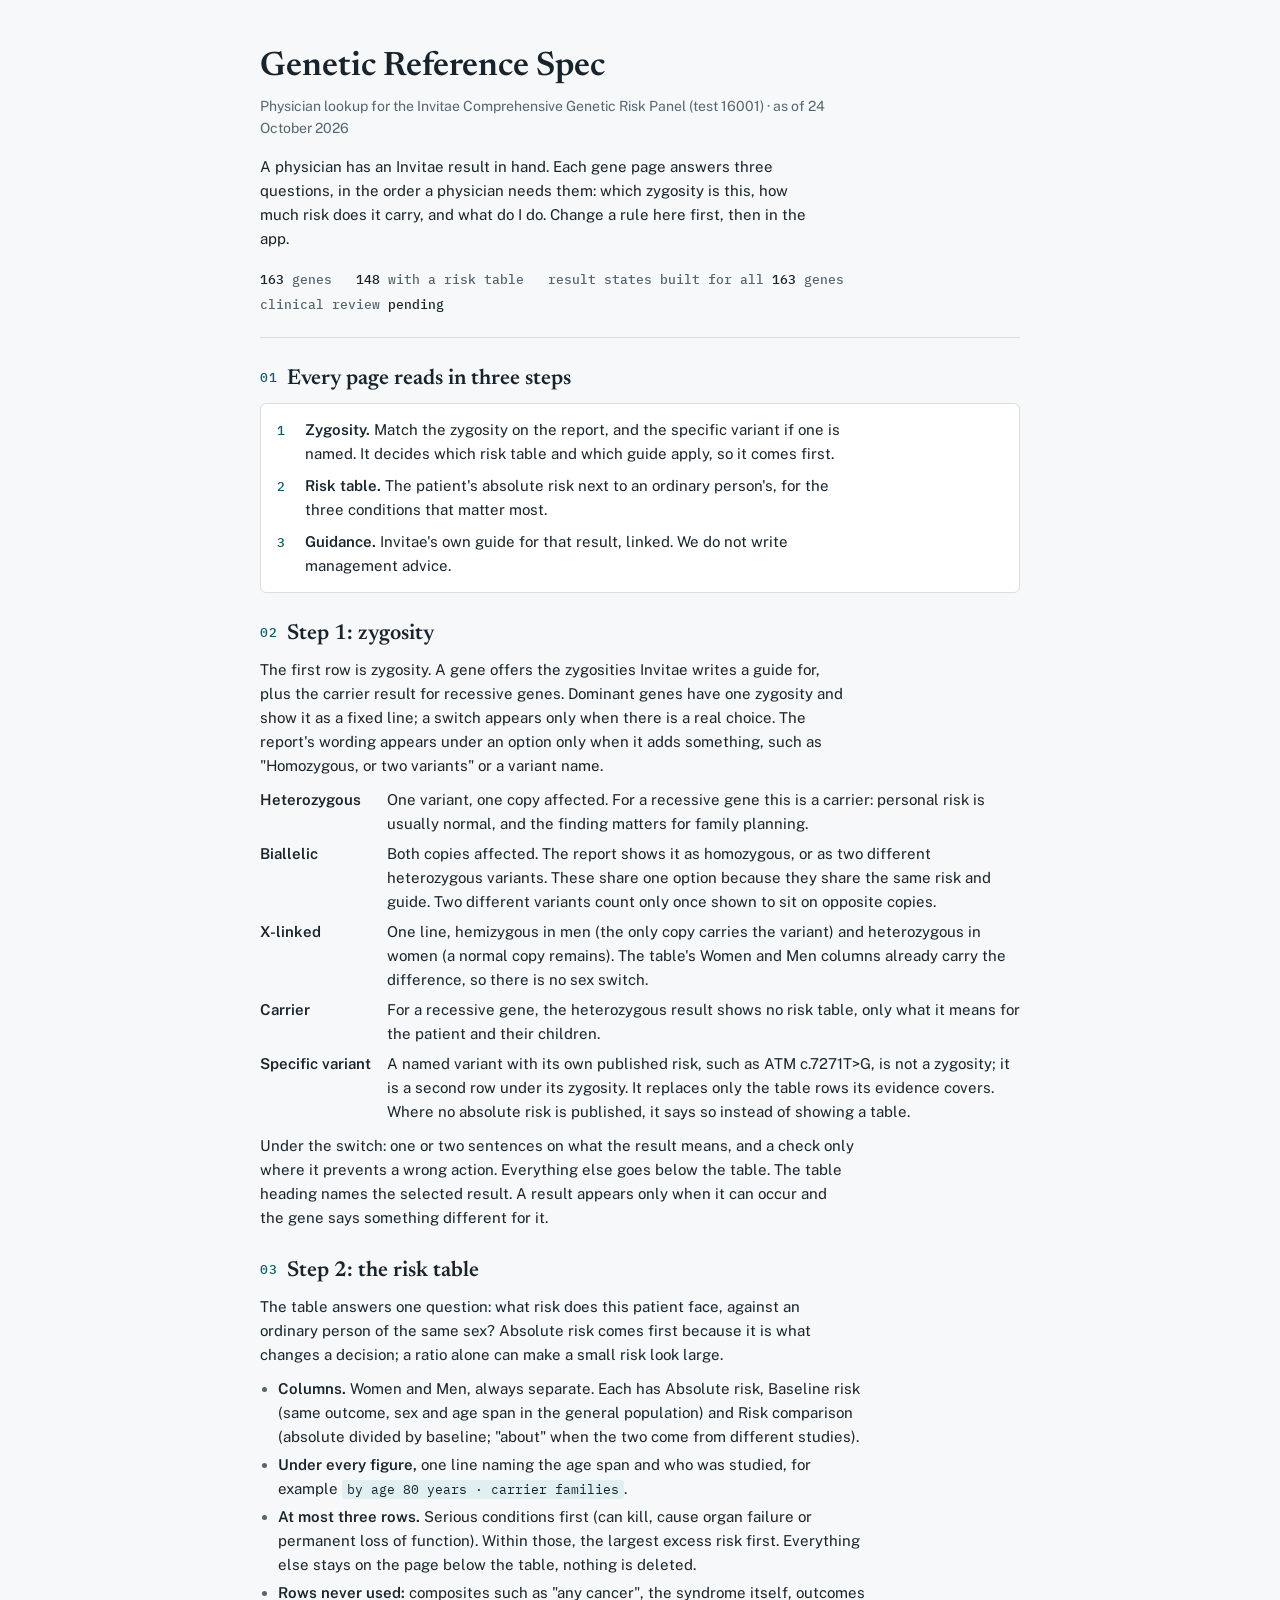
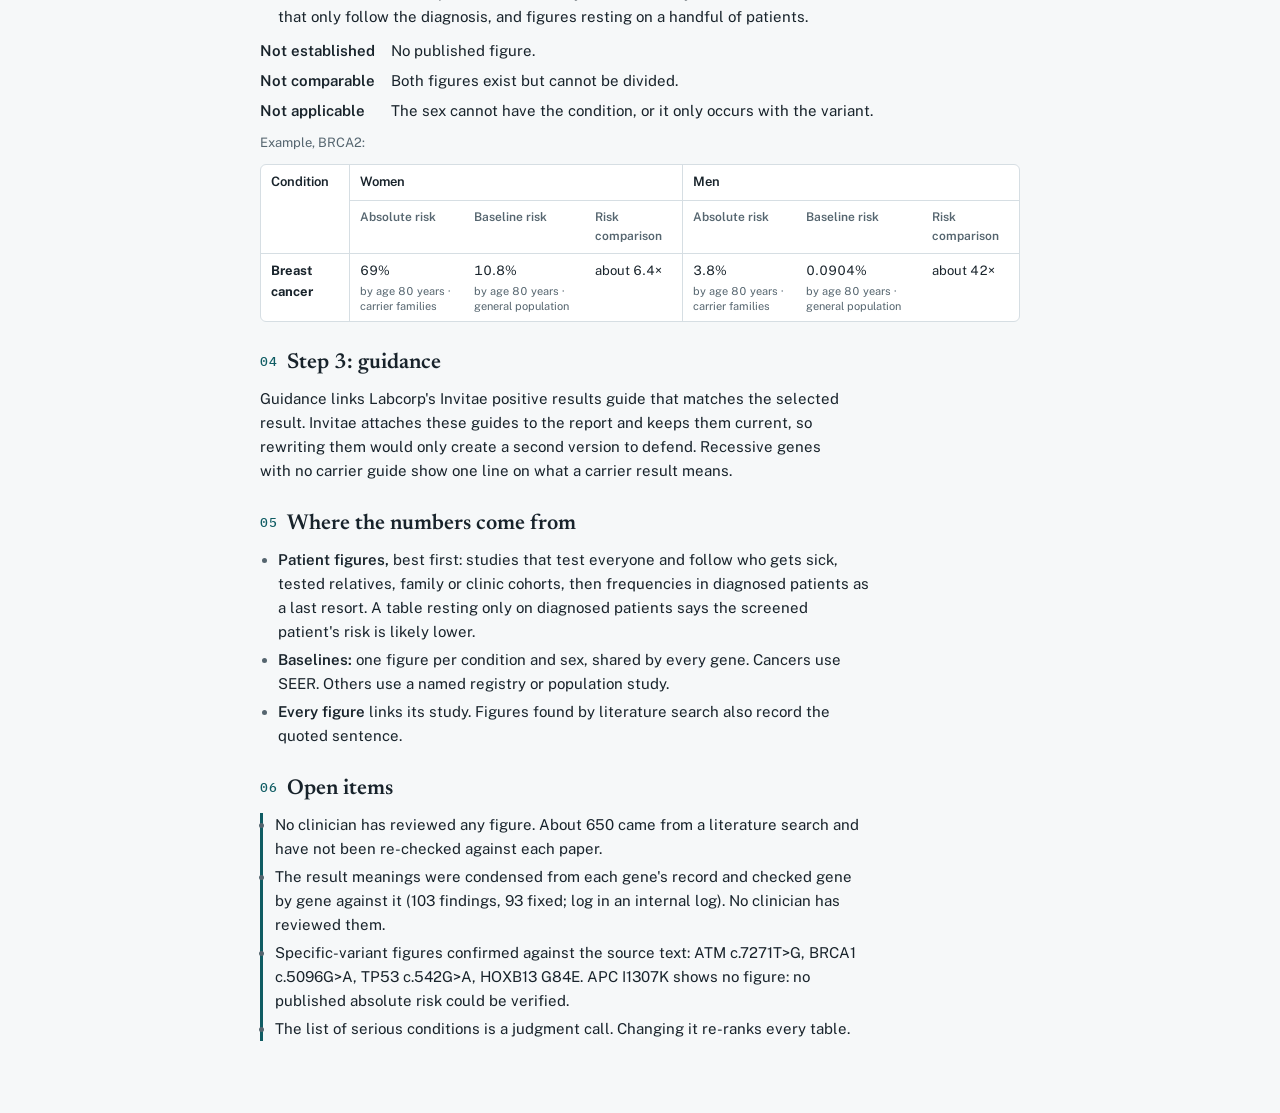
==== spec.html @ 91b007ca "Label the first row Zygosity; drop report lines that repeat it Co-Authored-By: Claude Opus 5.5 <nore" ====
<!doctype html>
<html lang="en">
<meta name="robots" content="noindex, nofollow">
<meta charset="utf-8">
<meta name="viewport" content="width=device-width, initial-scale=1">
<title>Genetic Reference Spec</title>
<link rel="preconnect" href="https://fonts.googleapis.com">
<link rel="stylesheet" href="https://fonts.googleapis.com/css2?family=Newsreader:opsz,wght@6..72,500;6..72,600&family=Public+Sans:wght@400;500;600&family=IBM+Plex+Mono:wght@400;500&display=swap">
<style>
/* Layout: one reading column, rules as numbered blocks, two worked example tables. */
:root {
  --bg: #f6f8f9; --surface: #ffffff; --fg: #18232b; --muted: #55656f; --rule: #d6dee3;
  --accent: #0f5c63; --accent-soft: #e2eff0; --na: #8a979f;
  --display: "Newsreader", Georgia, serif;
  --body: "Public Sans", system-ui, -apple-system, "Segoe UI", sans-serif;
  --mono: "IBM Plex Mono", ui-monospace, Menlo, monospace;
}
@media (prefers-color-scheme: dark) { :root:not([data-theme="light"]) {
  --bg: #11181d; --surface: #182228; --fg: #e3eaee; --muted: #9aaab3; --rule: #2a3840;
  --accent: #6cc3ca; --accent-soft: #1c3236; --na: #74848d; color-scheme: dark } }
:root[data-theme="dark"] {
  --bg: #11181d; --surface: #182228; --fg: #e3eaee; --muted: #9aaab3; --rule: #2a3840;
  --accent: #6cc3ca; --accent-soft: #1c3236; --na: #74848d; color-scheme: dark }

body { background: var(--bg); color: var(--fg); font: 15px/1.6 var(--body); }
.page { max-width: 760px; margin: 0 auto; padding-block: 40px 64px;
  padding-left: max(16px, env(safe-area-inset-left, 0px)); padding-right: max(16px, env(safe-area-inset-right, 0px)); }
header { display: grid; gap: 8px; padding-bottom: 24px; border-bottom: 1px solid var(--rule); }
h1 { font: 600 2.1rem/1.15 var(--display); margin: 0; text-wrap: balance; }
.meta { color: var(--muted); font-size: 0.875rem; margin: 0; }
.lede { margin: 8px 0 0; max-width: 62ch; }
.stats { display: flex; flex-wrap: wrap; gap: 8px 24px; margin-top: 12px; font: 500 0.8125rem var(--mono); color: var(--muted); font-variant-numeric: tabular-nums; }
.stats b { color: var(--fg); font-weight: 500; }

section { padding-top: 28px; display: grid; gap: 10px; }
h2 { font: 600 1.35rem/1.25 var(--display); margin: 0; text-wrap: balance; }
h2 .n { font: 500 0.8rem var(--mono); color: var(--accent); margin-right: 10px; letter-spacing: 0.04em; vertical-align: 2px; }
p { margin: 0; max-width: 66ch; }
ul, ol { margin: 0; padding-left: 1.2em; display: grid; gap: 4px; max-width: 66ch; }
li::marker { color: var(--muted); }
.term { font-weight: 600; }
code { font: 0.85em var(--mono); background: var(--accent-soft); padding: 1px 5px; border-radius: 3px; }

.box { background: var(--surface); border: 1px solid var(--rule); border-radius: 6px; padding: 14px 16px; display: grid; gap: 8px; }
.box h3 { margin: 0; font: 600 0.75rem var(--body); letter-spacing: 0.06em; text-transform: uppercase; color: var(--muted); }
.order { counter-reset: o; list-style: none; padding: 0; gap: 8px; }
.order li { counter-increment: o; display: grid; grid-template-columns: 28px 1fr; align-items: baseline; }
.order li::before { content: counter(o); font: 500 0.8rem var(--mono); color: var(--accent); }

.scroll { overflow-x: auto; border: 1px solid var(--rule); border-radius: 6px; background: var(--surface); }
table { border-collapse: collapse; width: 100%; min-width: 600px; font-size: 0.8125rem; font-variant-numeric: tabular-nums; }
th, td { text-align: left; padding: 7px 10px; border-bottom: 1px solid var(--rule); vertical-align: top; }
thead th { font-weight: 600; color: var(--muted); font-size: 0.75rem; }
thead tr:first-child th { color: var(--fg); font-size: 0.8125rem; }
tbody tr:last-child th, tbody tr:last-child td { border-bottom: 0; }
td small { display: block; color: var(--muted); font-size: 0.6875rem; line-height: 1.35; margin-top: 2px; }
.sx { border-left: 1px solid var(--rule); }
.na { color: var(--na); }
.cap { font-size: 0.8125rem; color: var(--muted); }

.words { display: grid; grid-template-columns: max-content 1fr; gap: 6px 16px; margin: 0; }
.words dt { font-weight: 600; }
.words dd { margin: 0; }
.open { border-left: 3px solid var(--accent); padding-left: 12px; }
a { color: var(--accent); }
@media (max-width: 480px) { h1 { font-size: 1.7rem; } .words { grid-template-columns: 1fr; } .words dd { margin-bottom: 6px; } }
</style>

<div class="page">
<header>
  <h1>Genetic Reference Spec</h1>
  <p class="meta">Physician lookup for the Invitae Comprehensive Genetic Risk Panel (test 16001) · as of 24 October 2026</p>
  <p class="lede">A physician has an Invitae result in hand. Each gene page answers three questions, in the order a physician needs them: which zygosity is this, how much risk does it carry, and what do I do. Change a rule here first, then in the app.</p>
  <div class="stats"><span><b>163</b> genes</span><span><b>148</b> with a risk table</span><span>result states built for all <b>163</b> genes</span><span>clinical review <b>pending</b></span></div>
</header>

<section>
  <h2><span class="n">01</span>Every page reads in three steps</h2>
  <div class="box">
    <ol class="order">
      <li><span><span class="term">Zygosity.</span> Match the zygosity on the report, and the specific variant if one is named. It decides which risk table and which guide apply, so it comes first.</span></li>
      <li><span><span class="term">Risk table.</span> The patient's absolute risk next to an ordinary person's, for the three conditions that matter most.</span></li>
      <li><span><span class="term">Guidance.</span> Invitae's own guide for that result, linked. We do not write management advice.</span></li>
    </ol>
  </div>
</section>

<section>
  <h2><span class="n">02</span>Step 1: zygosity</h2>
  <p>The first row is zygosity. A gene offers the zygosities Invitae writes a guide for, plus the carrier result for recessive genes. Dominant genes have one zygosity and show it as a fixed line; a switch appears only when there is a real choice. The report's wording appears under an option only when it adds something, such as "Homozygous, or two variants" or a variant name.</p>
  <dl class="words">
    <dt>Heterozygous</dt><dd>One variant, one copy affected. For a recessive gene this is a carrier: personal risk is usually normal, and the finding matters for family planning.</dd>
    <dt>Biallelic</dt><dd>Both copies affected. The report shows it as homozygous, or as two different heterozygous variants. These share one option because they share the same risk and guide. Two different variants count only once shown to sit on opposite copies.</dd>
    <dt>X-linked</dt><dd>One line, hemizygous in men (the only copy carries the variant) and heterozygous in women (a normal copy remains). The table's Women and Men columns already carry the difference, so there is no sex switch.</dd>
    <dt>Carrier</dt><dd>For a recessive gene, the heterozygous result shows no risk table, only what it means for the patient and their children.</dd>
    <dt>Specific variant</dt><dd>A named variant with its own published risk, such as ATM c.7271T&gt;G, is not a zygosity; it is a second row under its zygosity. It replaces only the table rows its evidence covers. Where no absolute risk is published, it says so instead of showing a table.</dd>
  </dl>
  <p>Under the switch: one or two sentences on what the result means, and a check only where it prevents a wrong action. Everything else goes below the table. The table heading names the selected result. A result appears only when it can occur and the gene says something different for it.</p>
</section>

<section>
  <h2><span class="n">03</span>Step 2: the risk table</h2>
  <p>The table answers one question: what risk does this patient face, against an ordinary person of the same sex? Absolute risk comes first because it is what changes a decision; a ratio alone can make a small risk look large.</p>
  <ul>
    <li><span class="term">Columns.</span> Women and Men, always separate. Each has Absolute risk, Baseline risk (same outcome, sex and age span in the general population) and Risk comparison (absolute divided by baseline; "about" when the two come from different studies).</li>
    <li><span class="term">Under every figure,</span> one line naming the age span and who was studied, for example <code>by age 80 years · carrier families</code>.</li>
    <li><span class="term">At most three rows.</span> Serious conditions first (can kill, cause organ failure or permanent loss of function). Within those, the largest excess risk first. Everything else stays on the page below the table, nothing is deleted.</li>
    <li><span class="term">Rows never used:</span> composites such as "any cancer", the syndrome itself, outcomes that only follow the diagnosis, and figures resting on a handful of patients.</li>
  </ul>
  <dl class="words">
    <dt>Not established</dt><dd>No published figure.</dd>
    <dt>Not comparable</dt><dd>Both figures exist but cannot be divided.</dd>
    <dt>Not applicable</dt><dd>The sex cannot have the condition, or it only occurs with the variant.</dd>
  </dl>
  <p class="cap">Example, BRCA2:</p>
  <div class="scroll"><table>
    <thead><tr><th rowspan="2">Condition</th><th class="sx" colspan="3">Women</th><th class="sx" colspan="3">Men</th></tr>
    <tr><th class="sx">Absolute risk</th><th>Baseline risk</th><th>Risk comparison</th><th class="sx">Absolute risk</th><th>Baseline risk</th><th>Risk comparison</th></tr></thead>
    <tbody><tr><th>Breast cancer</th>
      <td class="sx">69%<small>by age 80 years · carrier families</small></td><td>10.8%<small>by age 80 years · general population</small></td><td>about 6.4×</td>
      <td class="sx">3.8%<small>by age 80 years · carrier families</small></td><td>0.0904%<small>by age 80 years · general population</small></td><td>about 42×</td></tr></tbody>
  </table></div>
</section>

<section>
  <h2><span class="n">04</span>Step 3: guidance</h2>
  <p>Guidance links Labcorp's Invitae positive results guide that matches the selected result. Invitae attaches these guides to the report and keeps them current, so rewriting them would only create a second version to defend. Recessive genes with no carrier guide show one line on what a carrier result means.</p>
</section>

<section>
  <h2><span class="n">05</span>Where the numbers come from</h2>
  <ul>
    <li><span class="term">Patient figures,</span> best first: studies that test everyone and follow who gets sick, tested relatives, family or clinic cohorts, then frequencies in diagnosed patients as a last resort. A table resting only on diagnosed patients says the screened patient's risk is likely lower.</li>
    <li><span class="term">Baselines:</span> one figure per condition and sex, shared by every gene. Cancers use SEER. Others use a named registry or population study.</li>
    <li><span class="term">Every figure</span> links its study. Figures found by literature search also record the quoted sentence.</li>
  </ul>
</section>

<section>
  <h2><span class="n">06</span>Open items</h2>
  <ul class="open">
    <li>No clinician has reviewed any figure. About 650 came from a literature search and have not been re-checked against each paper.</li>
    <li>The result meanings were condensed from each gene's record and checked gene by gene against it (103 findings, 93 fixed; log in an internal log). No clinician has reviewed them.</li>
    <li>Specific-variant figures confirmed against the source text: ATM c.7271T&gt;G, BRCA1 c.5096G&gt;A, TP53 c.542G&gt;A, HOXB13 G84E. APC I1307K shows no figure: no published absolute risk could be verified.</li>
    <li>The list of serious conditions is a judgment call. Changing it re-ranks every table.</li>
  </ul>
</section>
</div>
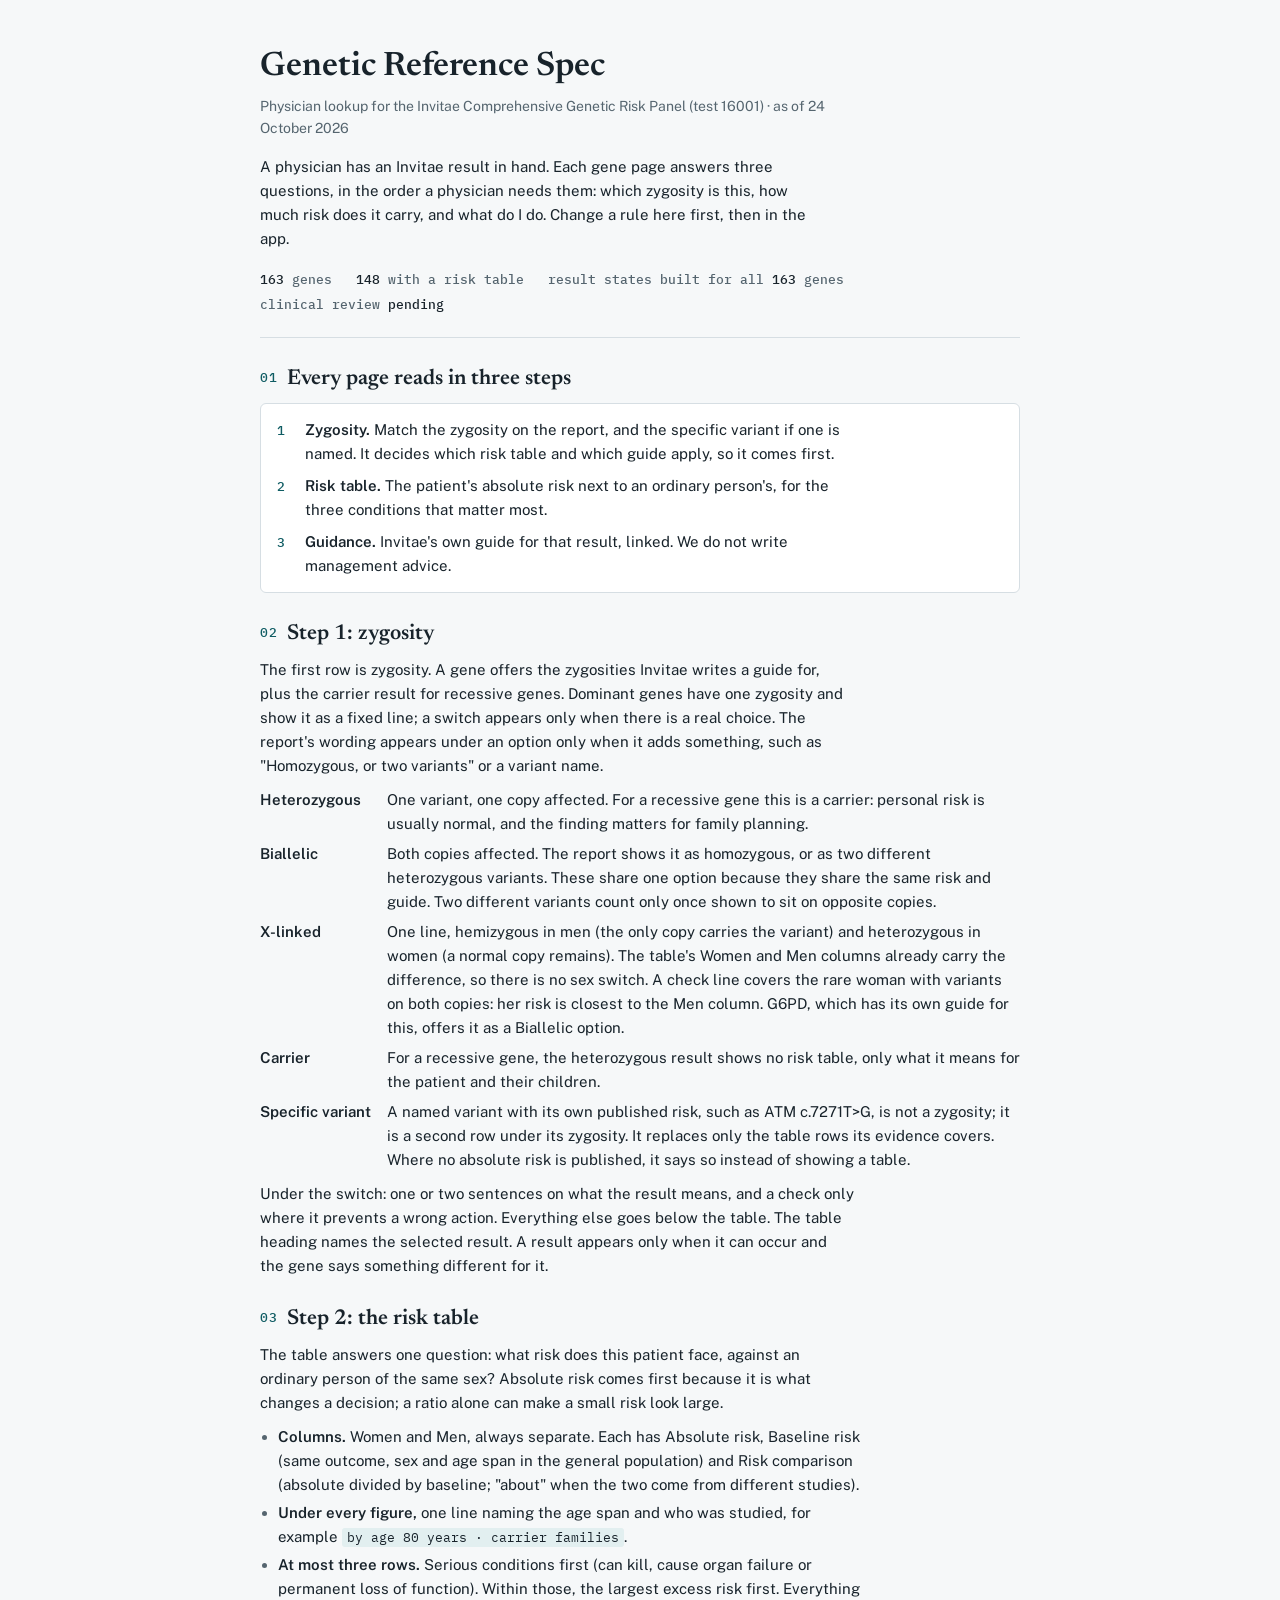
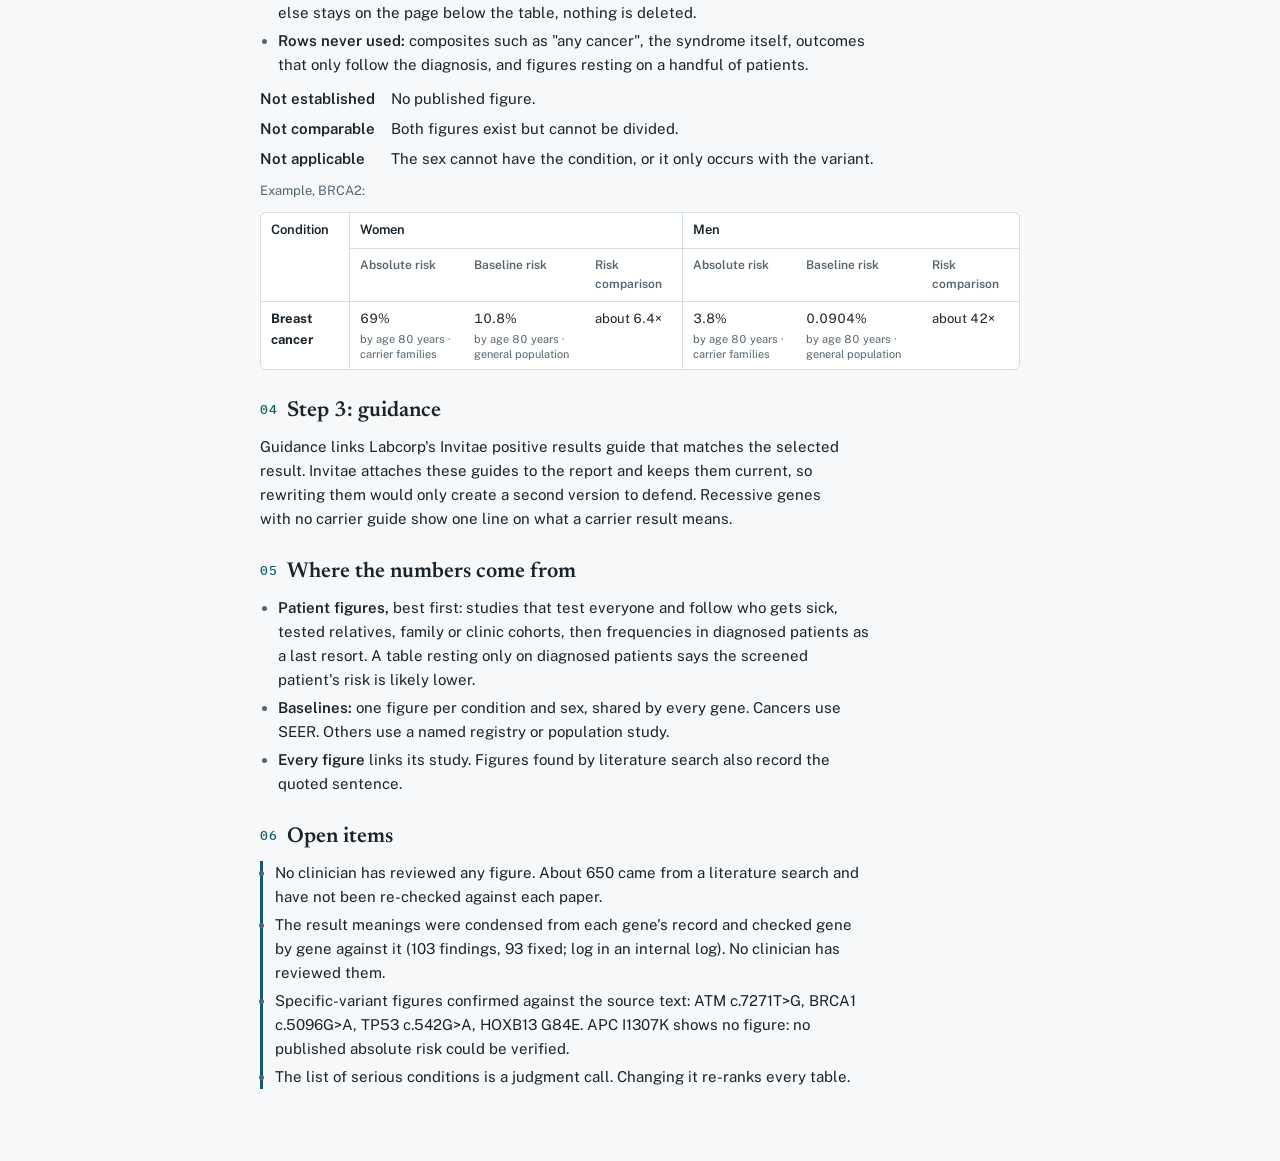
==== commit 7b465159: "X-linked genes: check line for women with variants on both copies Co-Authored-By: Claude Opus 5.5 <n" ====
--- a/spec.html
+++ b/spec.html
@@ -91,7 +91,7 @@
   <dl class="words">
     <dt>Heterozygous</dt><dd>One variant, one copy affected. For a recessive gene this is a carrier: personal risk is usually normal, and the finding matters for family planning.</dd>
     <dt>Biallelic</dt><dd>Both copies affected. The report shows it as homozygous, or as two different heterozygous variants. These share one option because they share the same risk and guide. Two different variants count only once shown to sit on opposite copies.</dd>
-    <dt>X-linked</dt><dd>One line, hemizygous in men (the only copy carries the variant) and heterozygous in women (a normal copy remains). The table's Women and Men columns already carry the difference, so there is no sex switch.</dd>
+    <dt>X-linked</dt><dd>One line, hemizygous in men (the only copy carries the variant) and heterozygous in women (a normal copy remains). The table's Women and Men columns already carry the difference, so there is no sex switch. A check line covers the rare woman with variants on both copies: her risk is closest to the Men column. G6PD, which has its own guide for this, offers it as a Biallelic option.</dd>
     <dt>Carrier</dt><dd>For a recessive gene, the heterozygous result shows no risk table, only what it means for the patient and their children.</dd>
     <dt>Specific variant</dt><dd>A named variant with its own published risk, such as ATM c.7271T&gt;G, is not a zygosity; it is a second row under its zygosity. It replaces only the table rows its evidence covers. Where no absolute risk is published, it says so instead of showing a table.</dd>
   </dl>
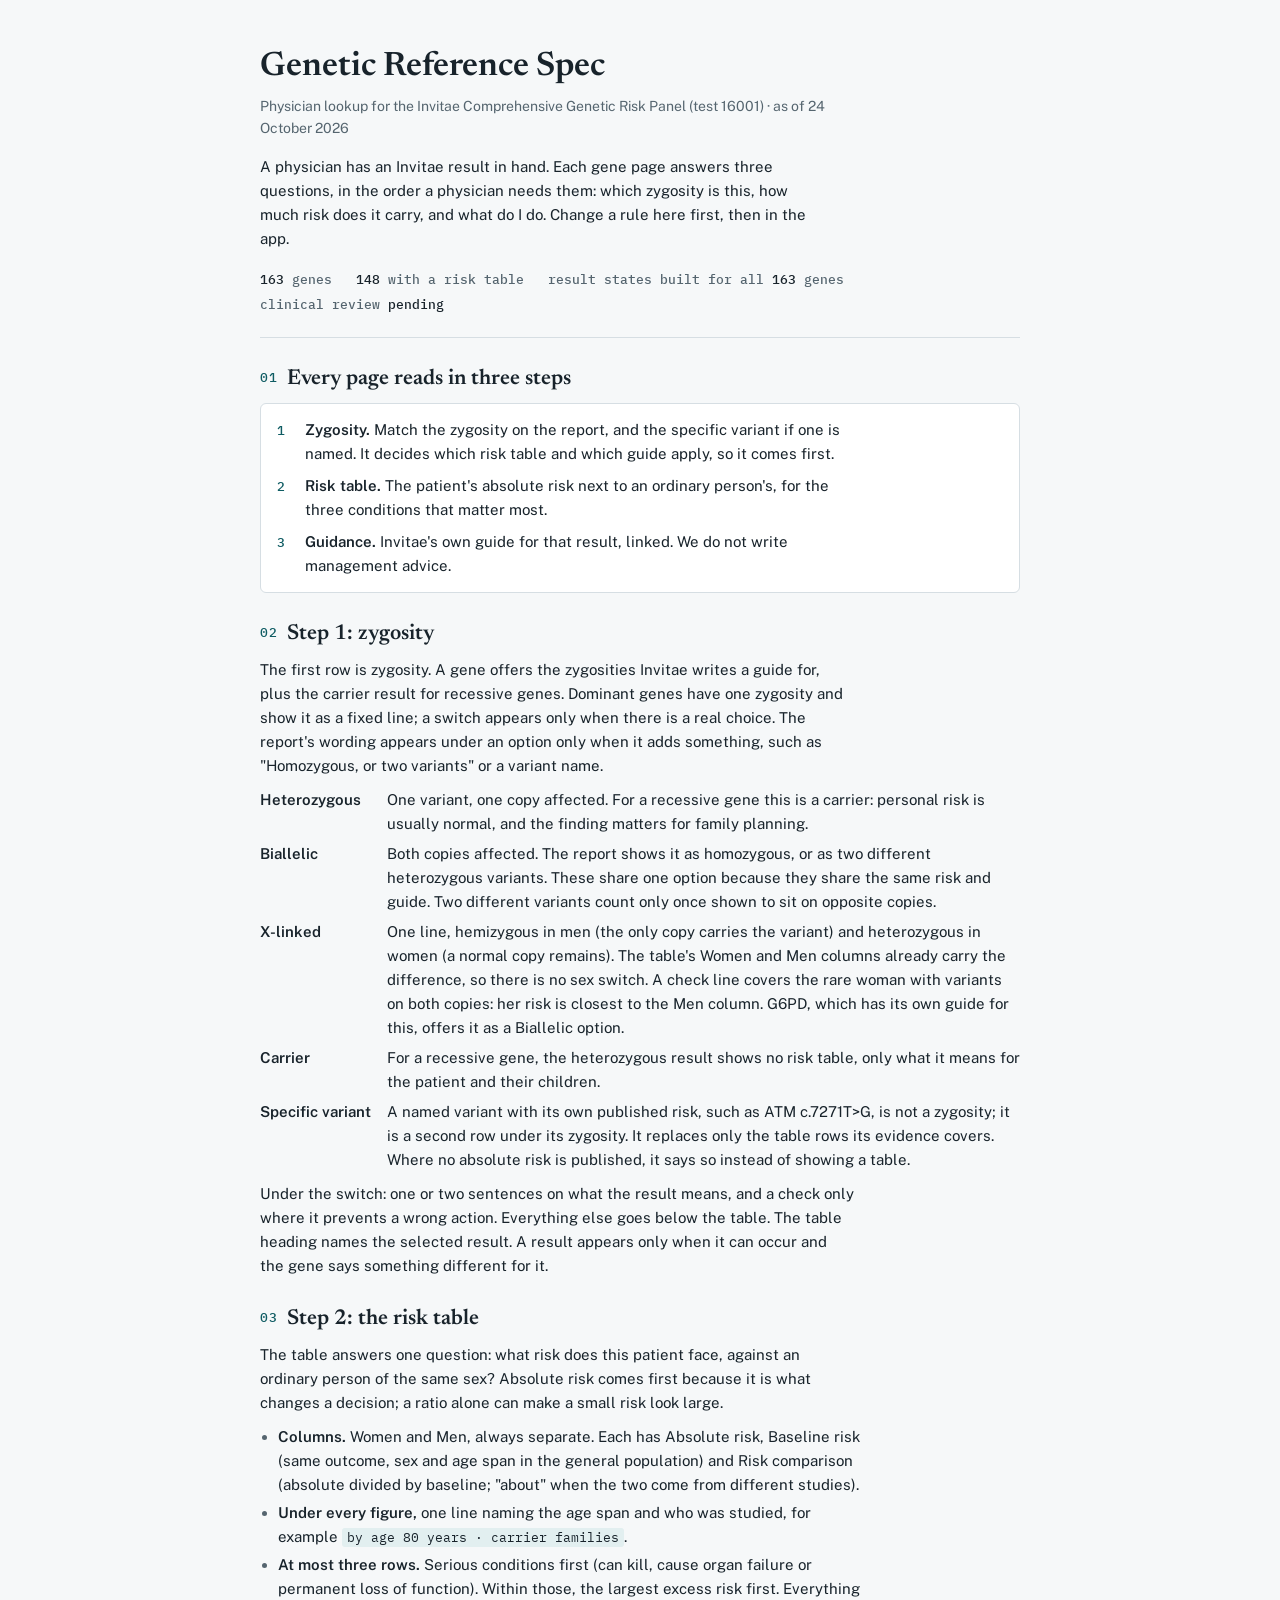
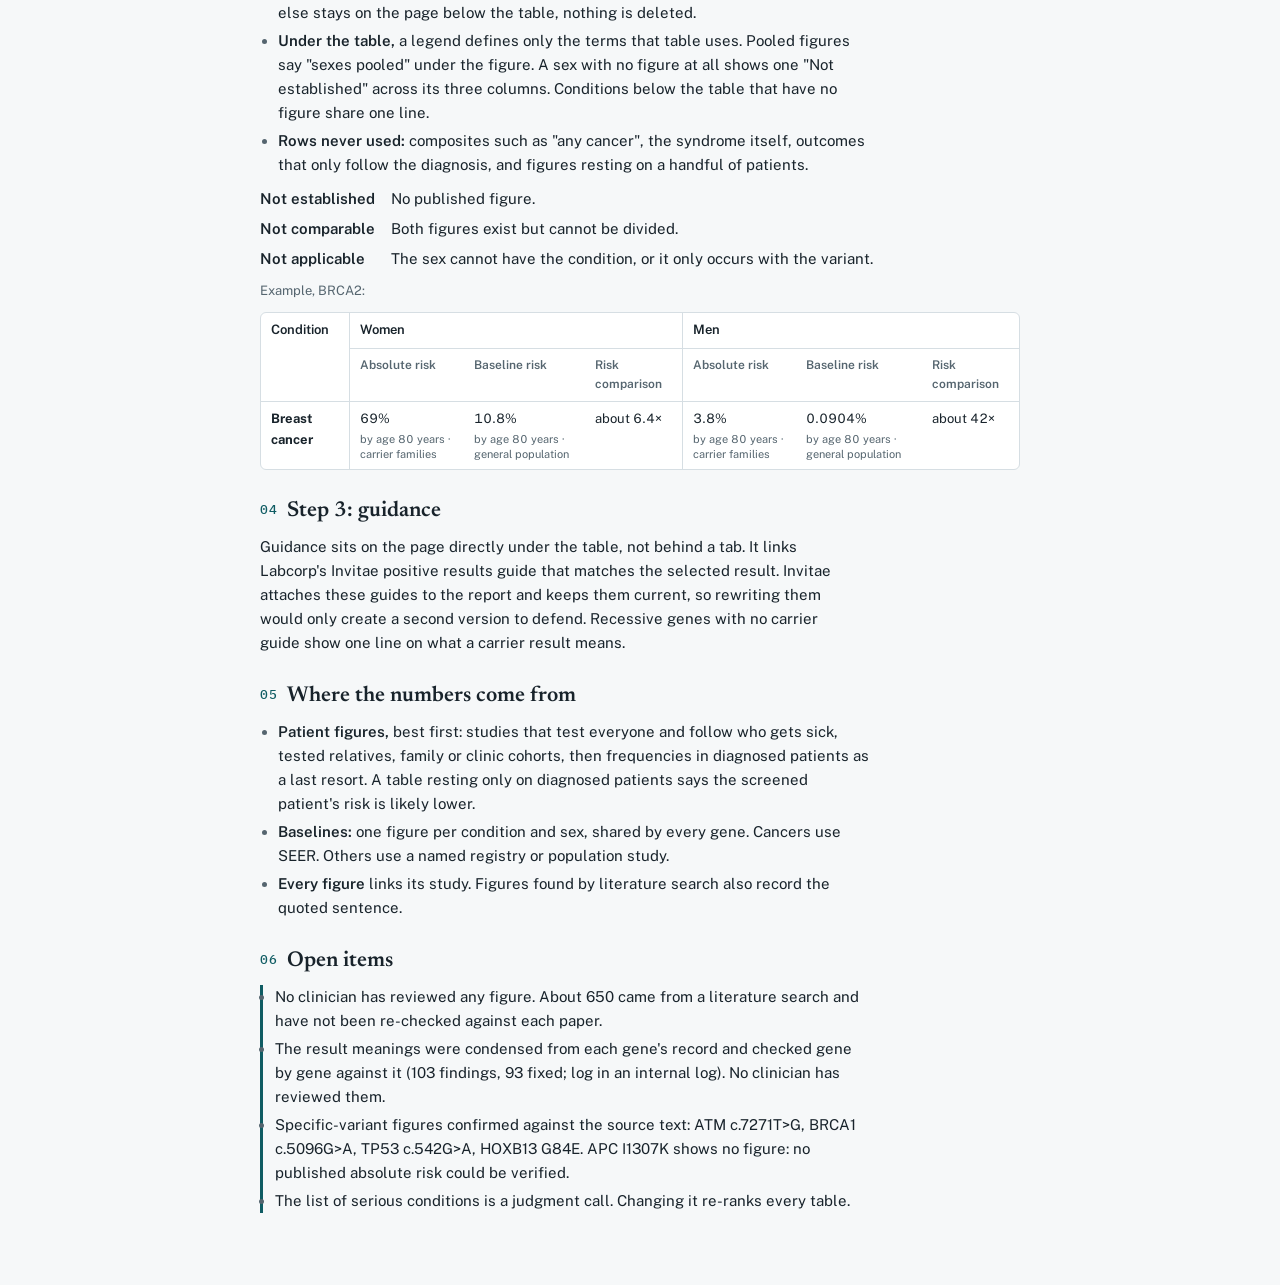
==== commit 1ff08284: "Simplify gene pages: guidance under the table, leaner table legend Guidance moves out of its tab to " ====
--- a/spec.html
+++ b/spec.html
@@ -105,6 +105,7 @@
     <li><span class="term">Columns.</span> Women and Men, always separate. Each has Absolute risk, Baseline risk (same outcome, sex and age span in the general population) and Risk comparison (absolute divided by baseline; "about" when the two come from different studies).</li>
     <li><span class="term">Under every figure,</span> one line naming the age span and who was studied, for example <code>by age 80 years · carrier families</code>.</li>
     <li><span class="term">At most three rows.</span> Serious conditions first (can kill, cause organ failure or permanent loss of function). Within those, the largest excess risk first. Everything else stays on the page below the table, nothing is deleted.</li>
+    <li><span class="term">Under the table,</span> a legend defines only the terms that table uses. Pooled figures say "sexes pooled" under the figure. A sex with no figure at all shows one "Not established" across its three columns. Conditions below the table that have no figure share one line.</li>
     <li><span class="term">Rows never used:</span> composites such as "any cancer", the syndrome itself, outcomes that only follow the diagnosis, and figures resting on a handful of patients.</li>
   </ul>
   <dl class="words">
@@ -124,7 +125,7 @@
 
 <section>
   <h2><span class="n">04</span>Step 3: guidance</h2>
-  <p>Guidance links Labcorp's Invitae positive results guide that matches the selected result. Invitae attaches these guides to the report and keeps them current, so rewriting them would only create a second version to defend. Recessive genes with no carrier guide show one line on what a carrier result means.</p>
+  <p>Guidance sits on the page directly under the table, not behind a tab. It links Labcorp's Invitae positive results guide that matches the selected result. Invitae attaches these guides to the report and keeps them current, so rewriting them would only create a second version to defend. Recessive genes with no carrier guide show one line on what a carrier result means.</p>
 </section>
 
 <section>
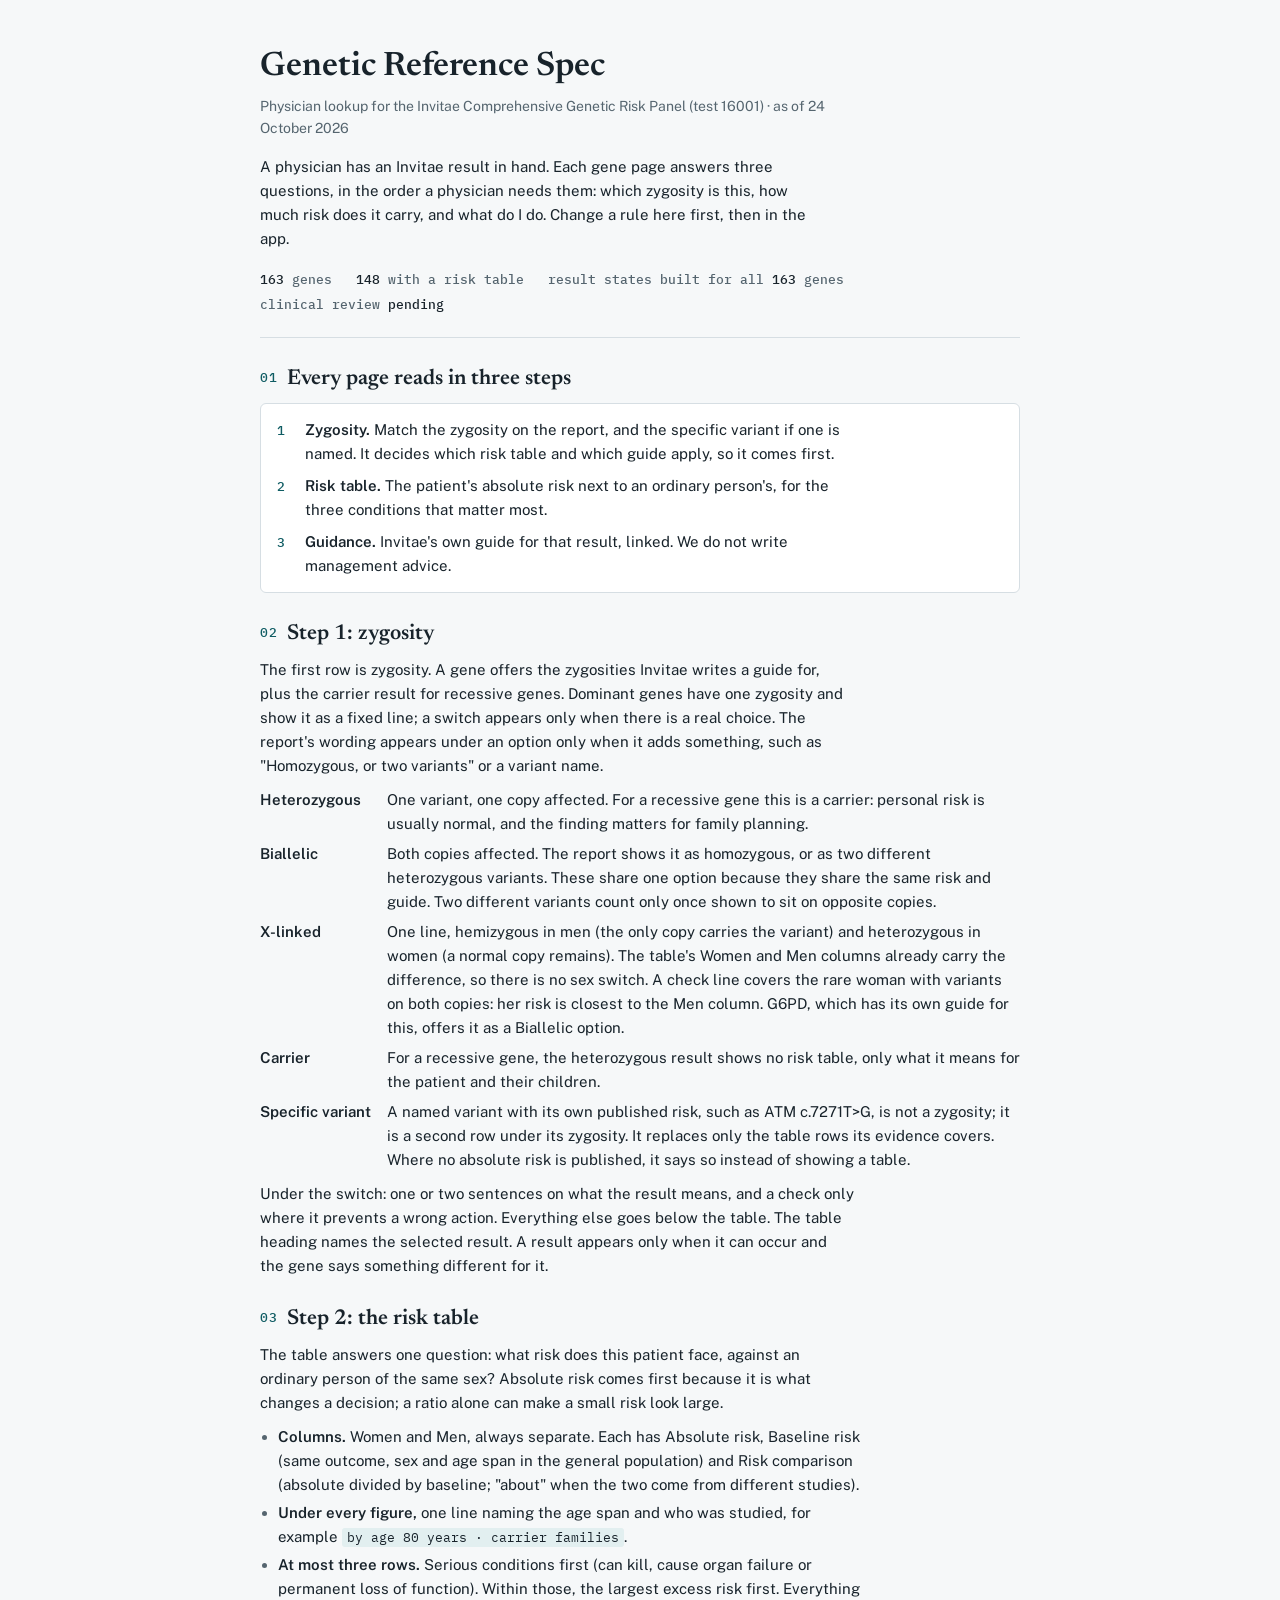
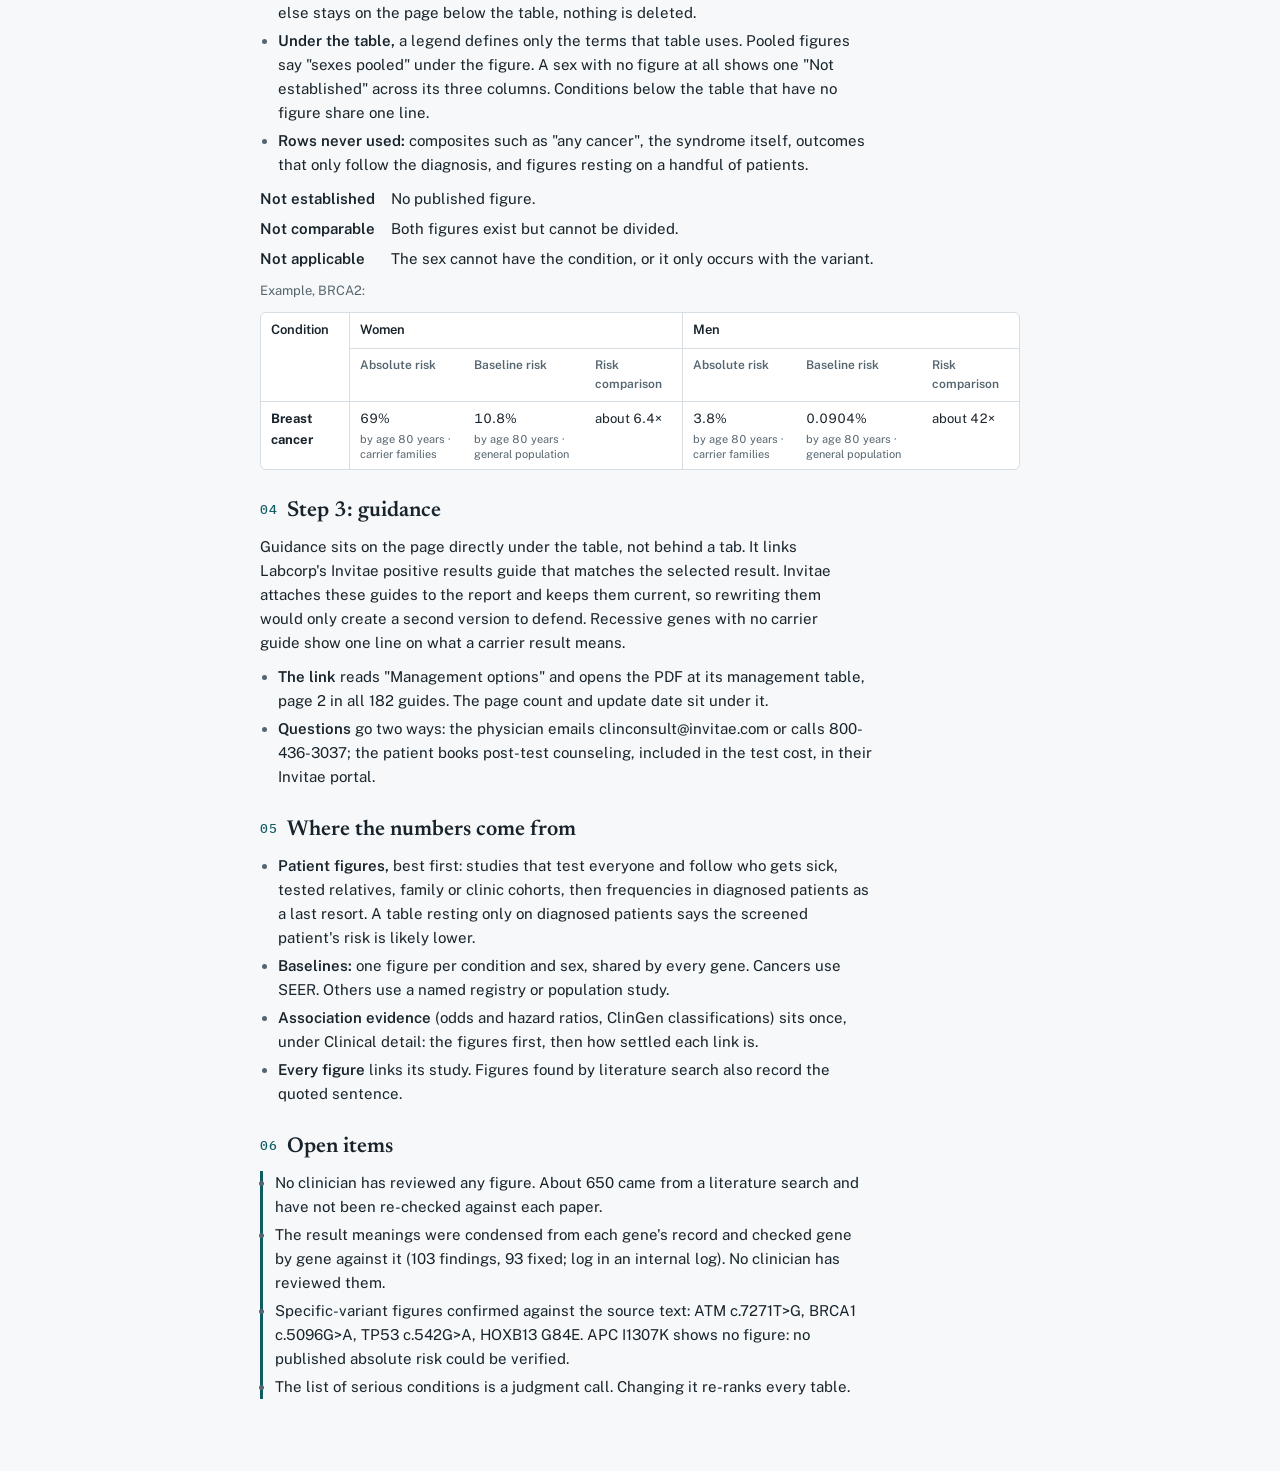
==== commit 10d1452c: "Guide link opens at the management table; one association section Guide links read Management option" ====
--- a/spec.html
+++ b/spec.html
@@ -126,6 +126,10 @@
 <section>
   <h2><span class="n">04</span>Step 3: guidance</h2>
   <p>Guidance sits on the page directly under the table, not behind a tab. It links Labcorp's Invitae positive results guide that matches the selected result. Invitae attaches these guides to the report and keeps them current, so rewriting them would only create a second version to defend. Recessive genes with no carrier guide show one line on what a carrier result means.</p>
+  <ul>
+    <li><span class="term">The link</span> reads "Management options" and opens the PDF at its management table, page 2 in all 182 guides. The page count and update date sit under it.</li>
+    <li><span class="term">Questions</span> go two ways: the physician emails clinconsult@invitae.com or calls 800-436-3037; the patient books post-test counseling, included in the test cost, in their Invitae portal.</li>
+  </ul>
 </section>
 
 <section>
@@ -133,6 +137,7 @@
   <ul>
     <li><span class="term">Patient figures,</span> best first: studies that test everyone and follow who gets sick, tested relatives, family or clinic cohorts, then frequencies in diagnosed patients as a last resort. A table resting only on diagnosed patients says the screened patient's risk is likely lower.</li>
     <li><span class="term">Baselines:</span> one figure per condition and sex, shared by every gene. Cancers use SEER. Others use a named registry or population study.</li>
+    <li><span class="term">Association evidence</span> (odds and hazard ratios, ClinGen classifications) sits once, under Clinical detail: the figures first, then how settled each link is.</li>
     <li><span class="term">Every figure</span> links its study. Figures found by literature search also record the quoted sentence.</li>
   </ul>
 </section>
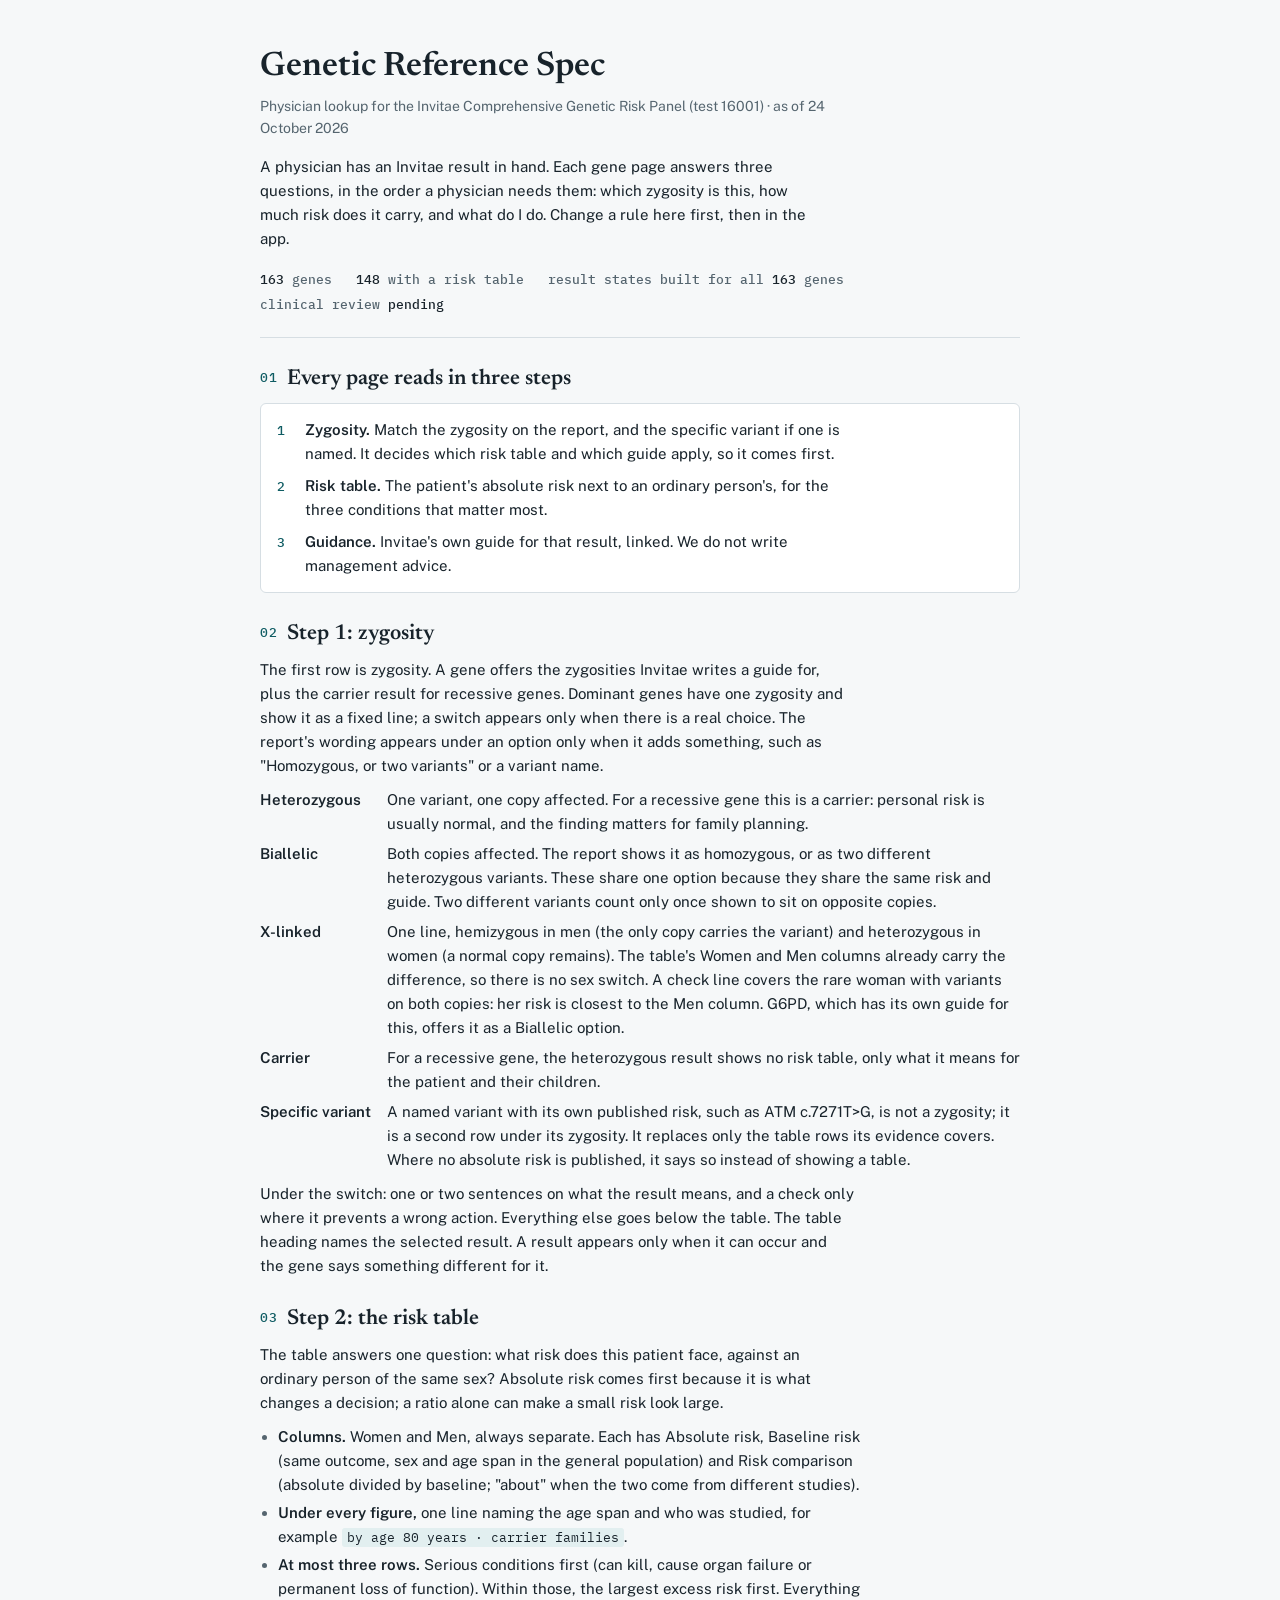
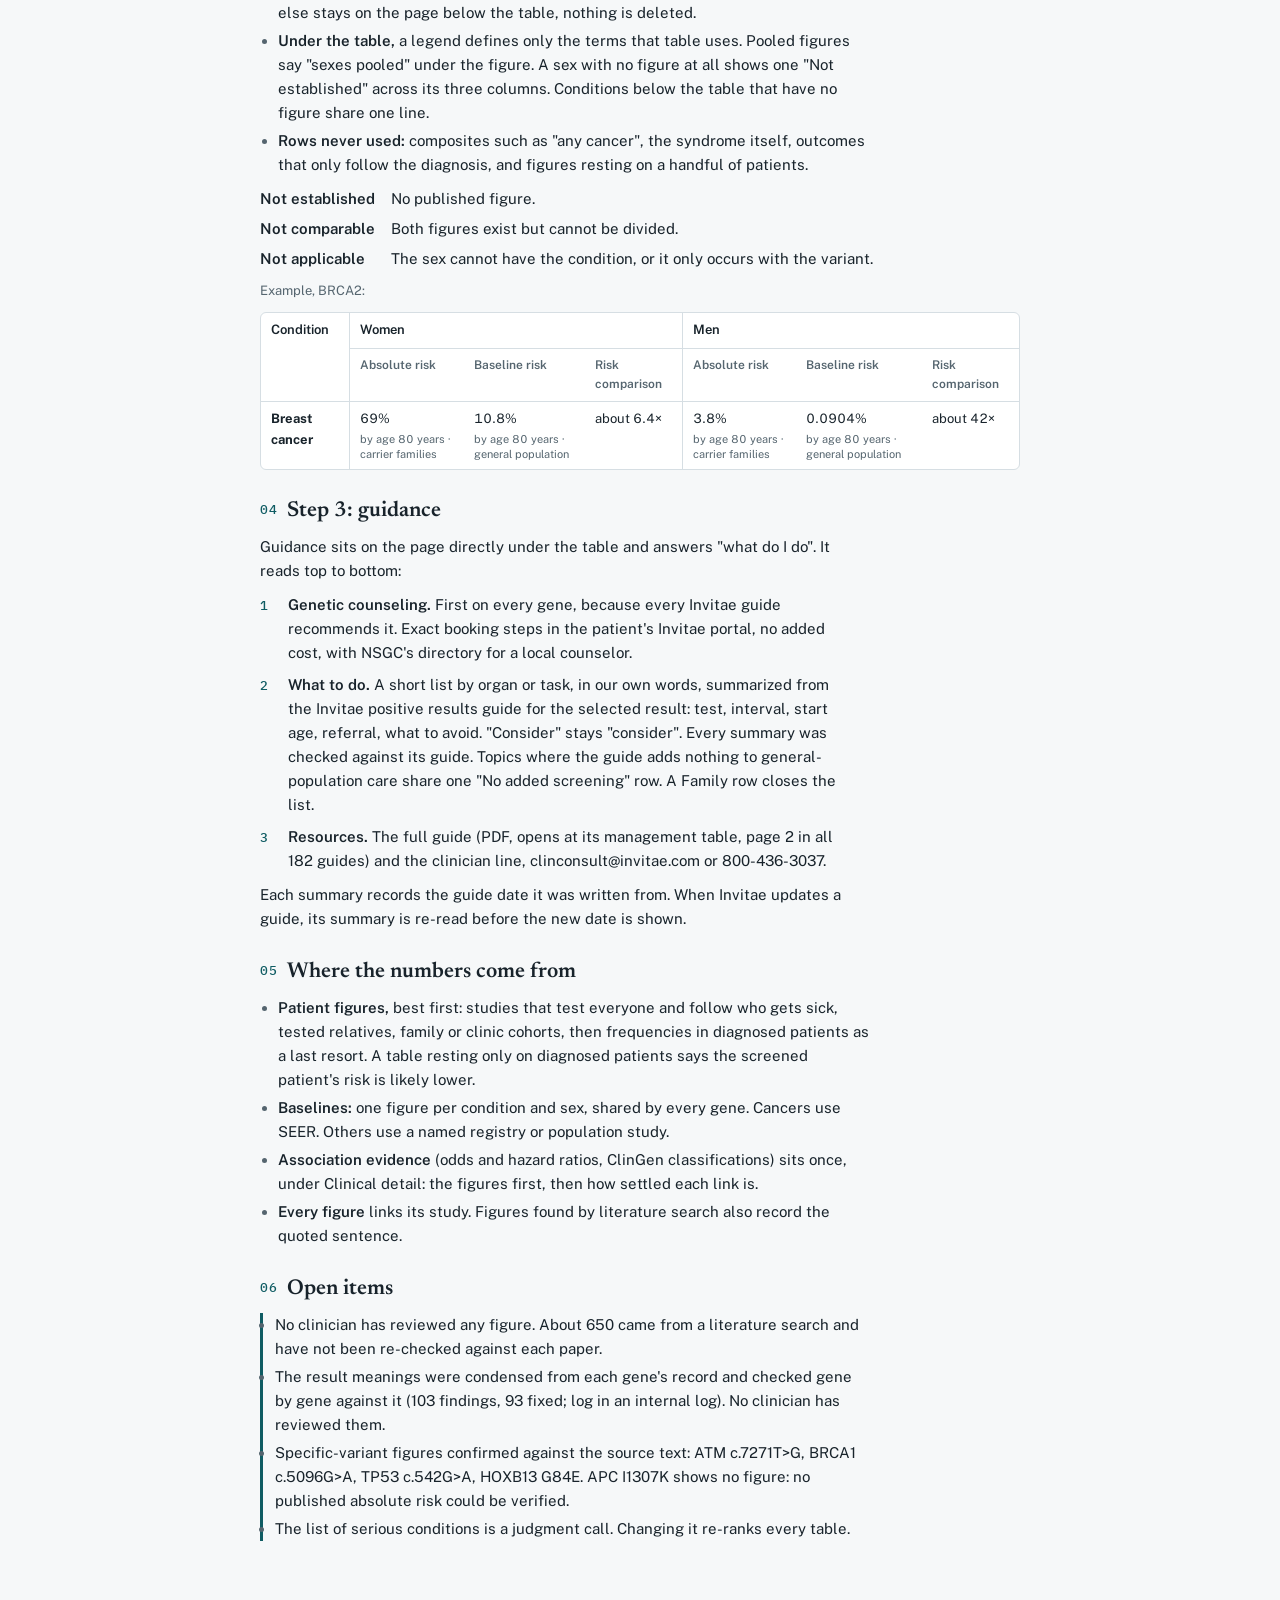
==== commit 6dcf1329: "Guidance: counseling first, then a checked summary of each Invitae guide Every result opens Guidance" ====
--- a/spec.html
+++ b/spec.html
@@ -125,11 +125,13 @@
 
 <section>
   <h2><span class="n">04</span>Step 3: guidance</h2>
-  <p>Guidance sits on the page directly under the table, not behind a tab. It links Labcorp's Invitae positive results guide that matches the selected result. Invitae attaches these guides to the report and keeps them current, so rewriting them would only create a second version to defend. Recessive genes with no carrier guide show one line on what a carrier result means.</p>
-  <ul>
-    <li><span class="term">The link</span> reads "Management options" and opens the PDF at its management table, page 2 in all 182 guides. The page count and update date sit under it.</li>
-    <li><span class="term">Questions</span> go two ways: the physician emails clinconsult@invitae.com or calls 800-436-3037; the patient books post-test counseling, included in the test cost, in their Invitae portal.</li>
-  </ul>
+  <p>Guidance sits on the page directly under the table and answers "what do I do". It reads top to bottom:</p>
+  <ol class="order">
+    <li><span><span class="term">Genetic counseling.</span> First on every gene, because every Invitae guide recommends it. Exact booking steps in the patient's Invitae portal, no added cost, with NSGC's directory for a local counselor.</span></li>
+    <li><span><span class="term">What to do.</span> A short list by organ or task, in our own words, summarized from the Invitae positive results guide for the selected result: test, interval, start age, referral, what to avoid. "Consider" stays "consider". Every summary was checked against its guide. Topics where the guide adds nothing to general-population care share one "No added screening" row. A Family row closes the list.</span></li>
+    <li><span><span class="term">Resources.</span> The full guide (PDF, opens at its management table, page 2 in all 182 guides) and the clinician line, clinconsult@invitae.com or 800-436-3037.</span></li>
+  </ol>
+  <p>Each summary records the guide date it was written from. When Invitae updates a guide, its summary is re-read before the new date is shown.</p>
 </section>
 
 <section>
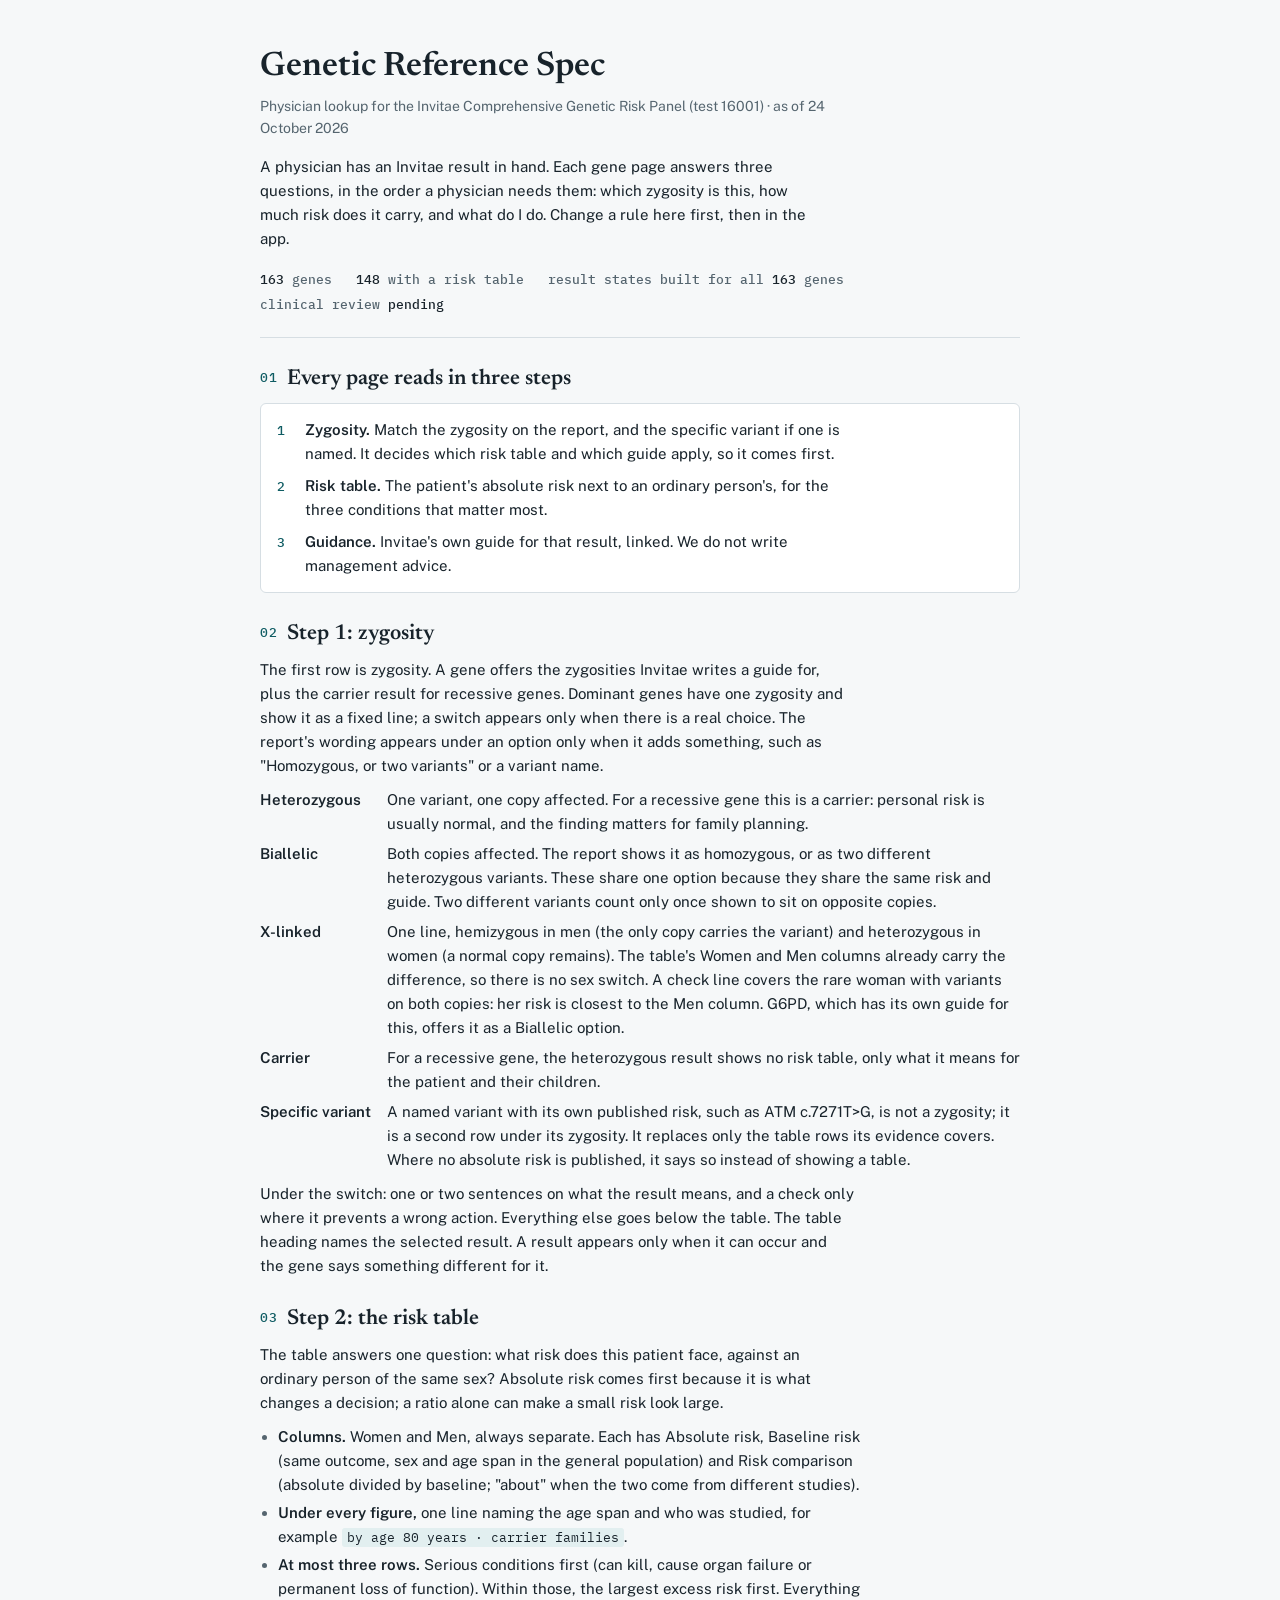
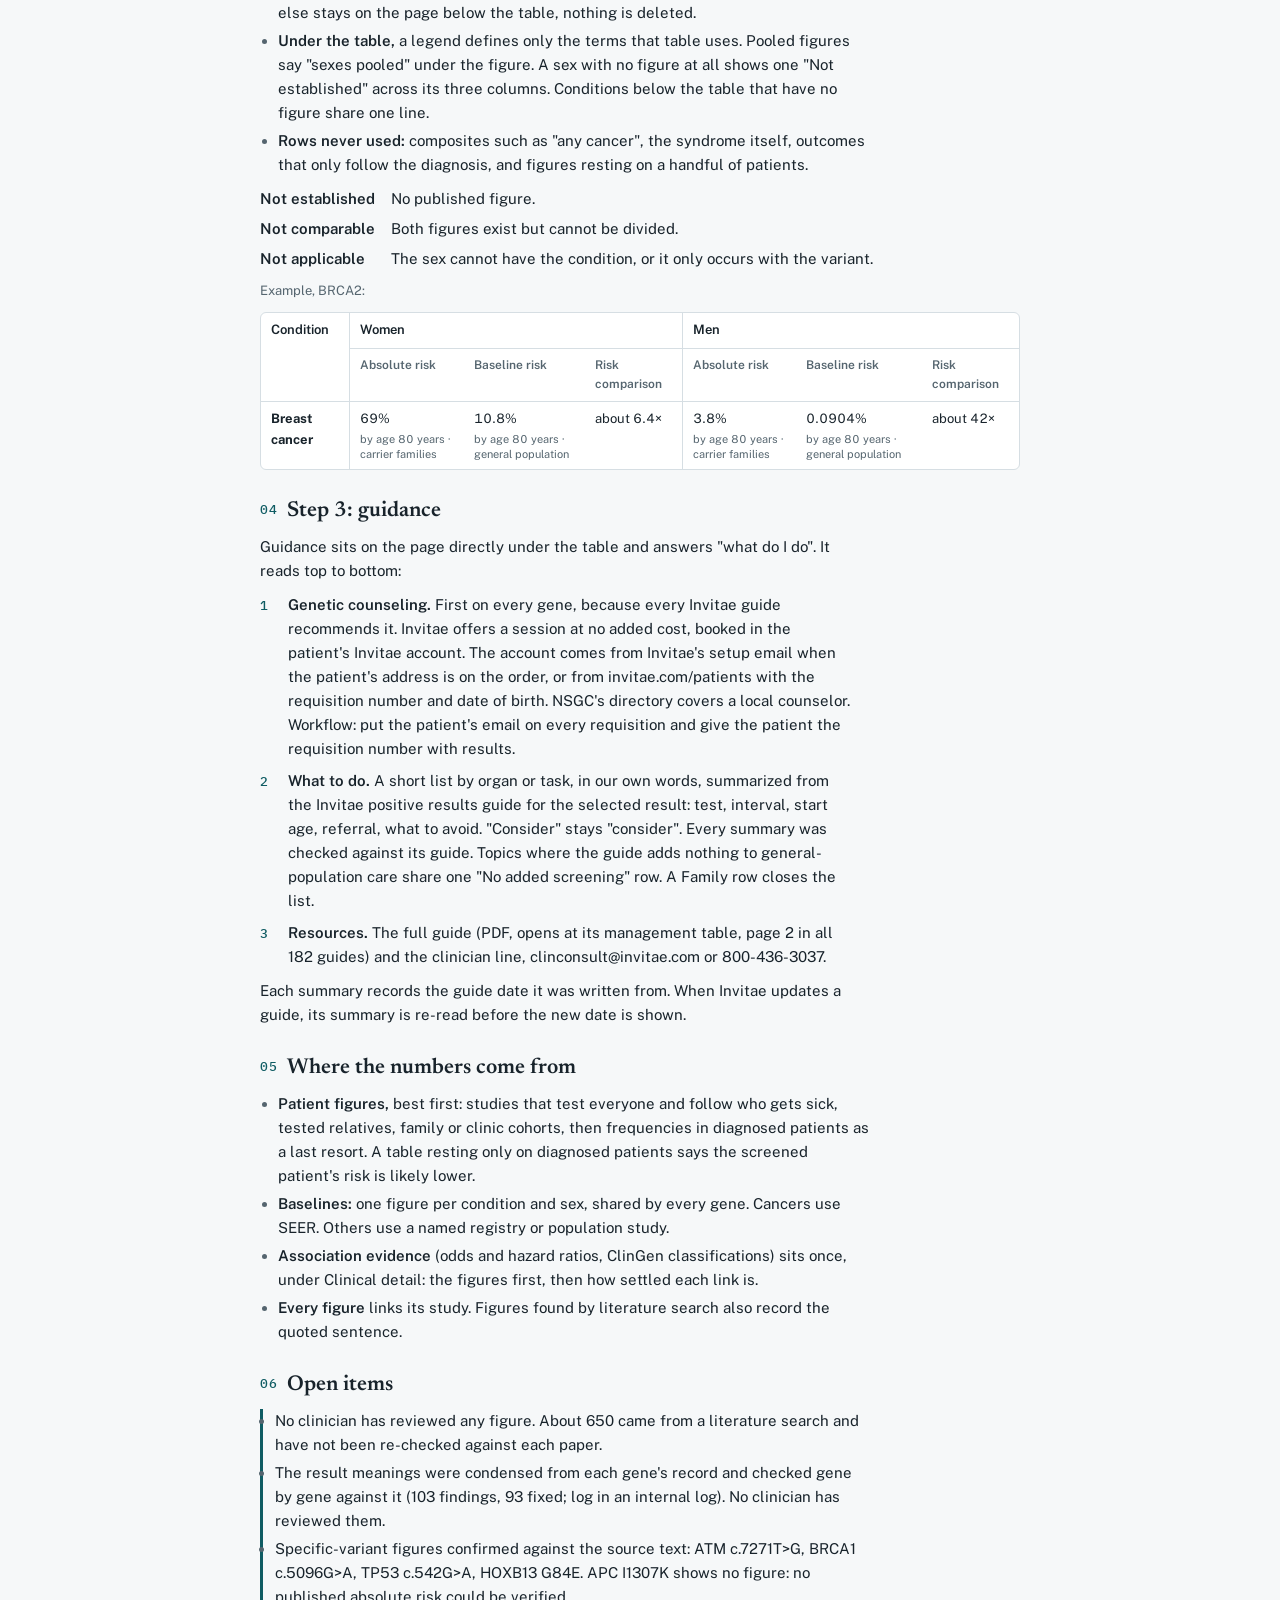
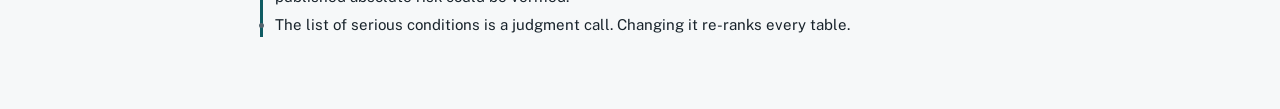
==== commit 5c51cd34: "Counseling row: how the patient gets an Invitae account, not a click path Co-Authored-By: Claude Opu" ====
--- a/spec.html
+++ b/spec.html
@@ -127,7 +127,7 @@
   <h2><span class="n">04</span>Step 3: guidance</h2>
   <p>Guidance sits on the page directly under the table and answers "what do I do". It reads top to bottom:</p>
   <ol class="order">
-    <li><span><span class="term">Genetic counseling.</span> First on every gene, because every Invitae guide recommends it. Exact booking steps in the patient's Invitae portal, no added cost, with NSGC's directory for a local counselor.</span></li>
+    <li><span><span class="term">Genetic counseling.</span> First on every gene, because every Invitae guide recommends it. Invitae offers a session at no added cost, booked in the patient's Invitae account. The account comes from Invitae's setup email when the patient's address is on the order, or from invitae.com/patients with the requisition number and date of birth. NSGC's directory covers a local counselor. Workflow: put the patient's email on every requisition and give the patient the requisition number with results.</span></li>
     <li><span><span class="term">What to do.</span> A short list by organ or task, in our own words, summarized from the Invitae positive results guide for the selected result: test, interval, start age, referral, what to avoid. "Consider" stays "consider". Every summary was checked against its guide. Topics where the guide adds nothing to general-population care share one "No added screening" row. A Family row closes the list.</span></li>
     <li><span><span class="term">Resources.</span> The full guide (PDF, opens at its management table, page 2 in all 182 guides) and the clinician line, clinconsult@invitae.com or 800-436-3037.</span></li>
   </ol>
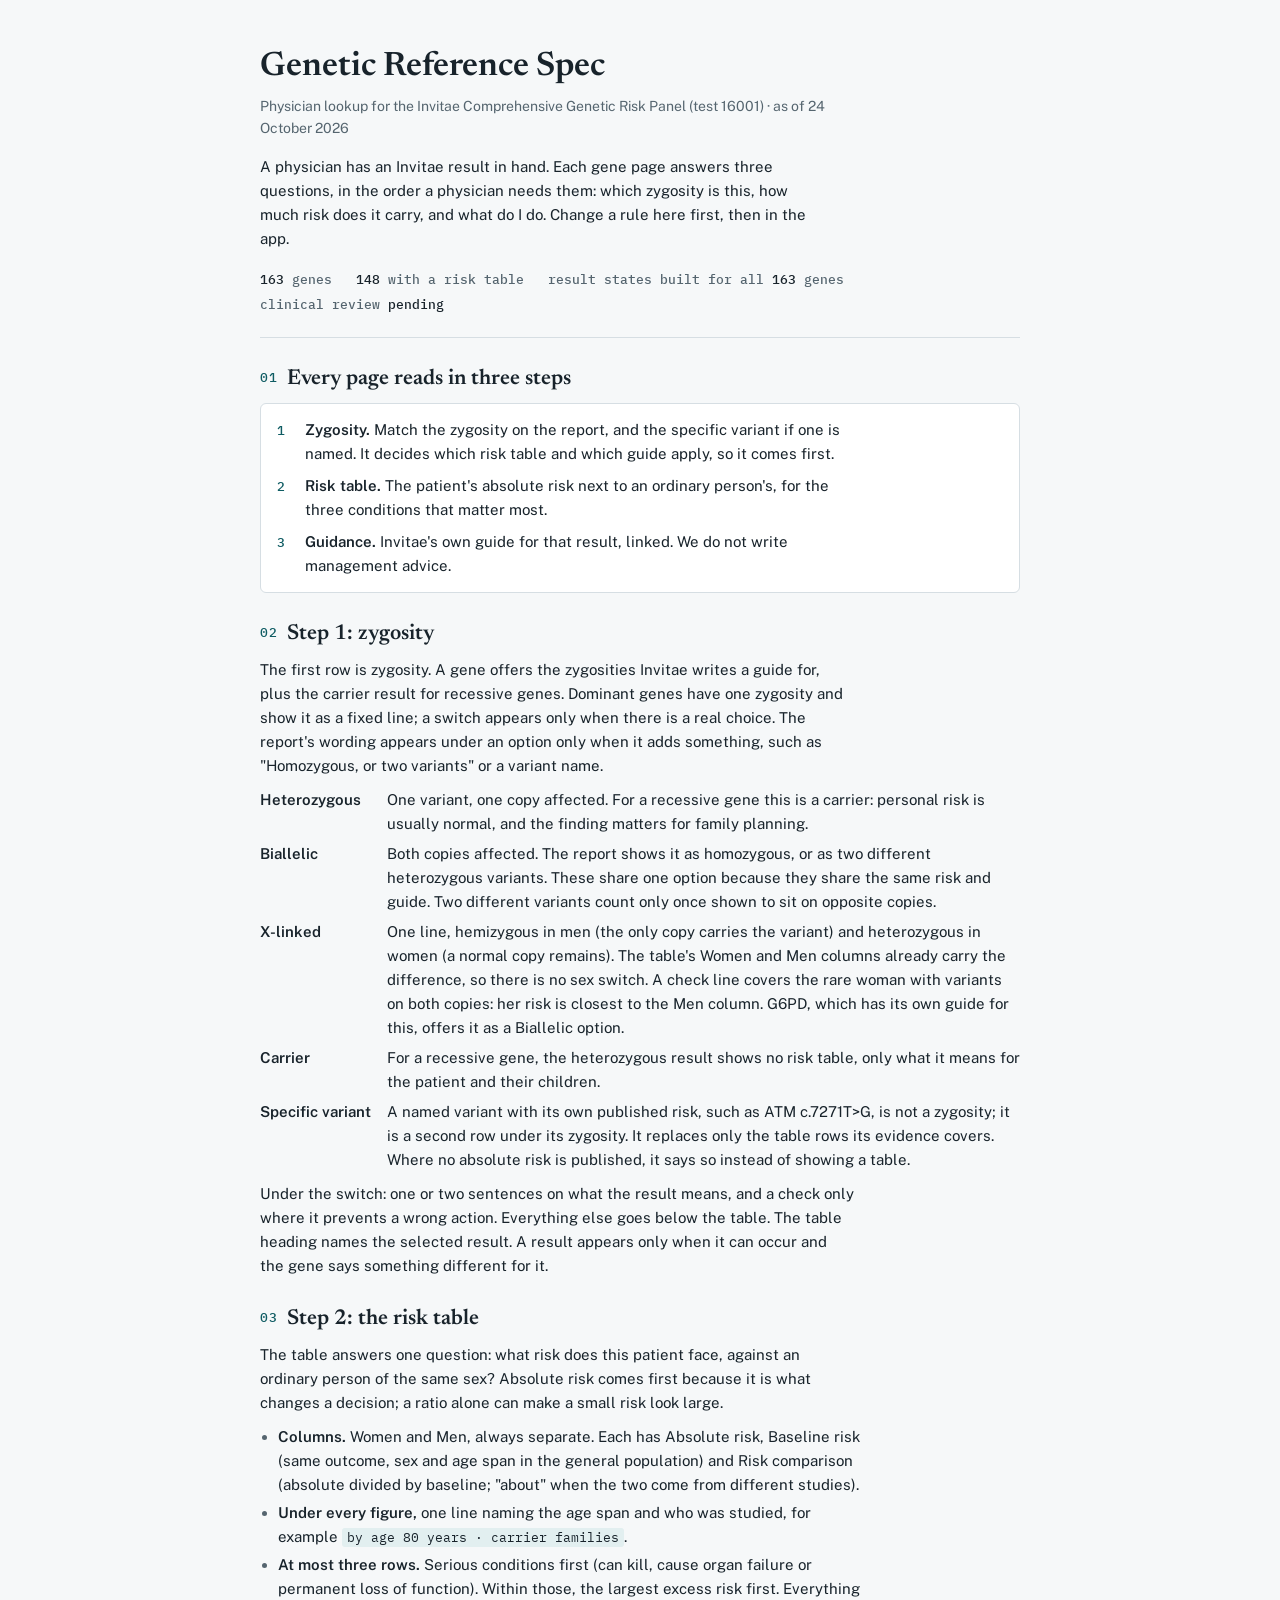
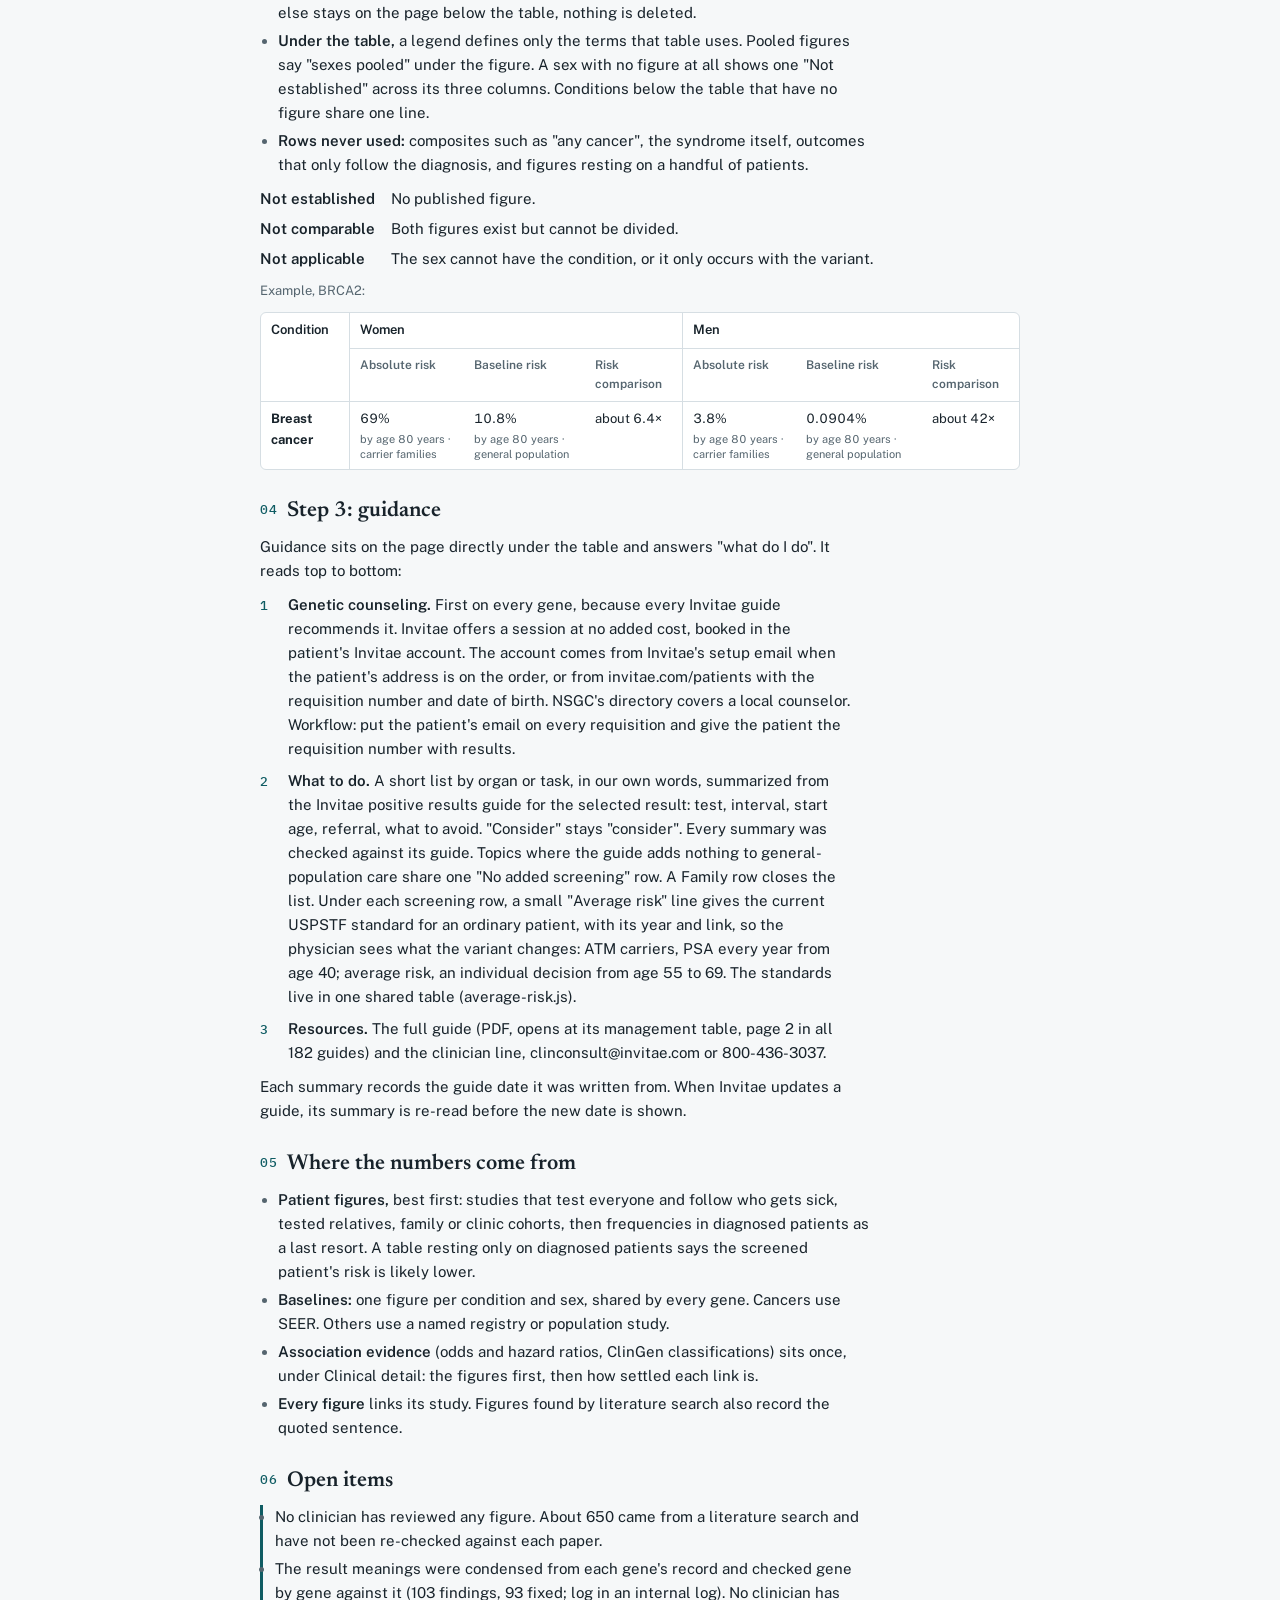
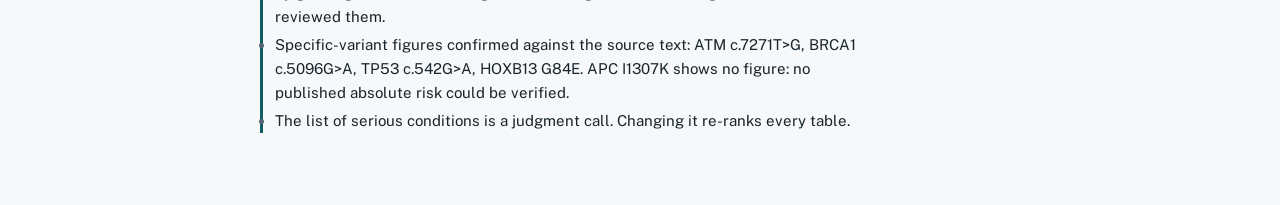
==== commit 13688f38: "Guidance: show the average-risk standard under each screening row Each screening row now carries the" ====
--- a/spec.html
+++ b/spec.html
@@ -128,7 +128,7 @@
   <p>Guidance sits on the page directly under the table and answers "what do I do". It reads top to bottom:</p>
   <ol class="order">
     <li><span><span class="term">Genetic counseling.</span> First on every gene, because every Invitae guide recommends it. Invitae offers a session at no added cost, booked in the patient's Invitae account. The account comes from Invitae's setup email when the patient's address is on the order, or from invitae.com/patients with the requisition number and date of birth. NSGC's directory covers a local counselor. Workflow: put the patient's email on every requisition and give the patient the requisition number with results.</span></li>
-    <li><span><span class="term">What to do.</span> A short list by organ or task, in our own words, summarized from the Invitae positive results guide for the selected result: test, interval, start age, referral, what to avoid. "Consider" stays "consider". Every summary was checked against its guide. Topics where the guide adds nothing to general-population care share one "No added screening" row. A Family row closes the list.</span></li>
+    <li><span><span class="term">What to do.</span> A short list by organ or task, in our own words, summarized from the Invitae positive results guide for the selected result: test, interval, start age, referral, what to avoid. "Consider" stays "consider". Every summary was checked against its guide. Topics where the guide adds nothing to general-population care share one "No added screening" row. A Family row closes the list. Under each screening row, a small "Average risk" line gives the current USPSTF standard for an ordinary patient, with its year and link, so the physician sees what the variant changes: ATM carriers, PSA every year from age 40; average risk, an individual decision from age 55 to 69. The standards live in one shared table (average-risk.js).</span></li>
     <li><span><span class="term">Resources.</span> The full guide (PDF, opens at its management table, page 2 in all 182 guides) and the clinician line, clinconsult@invitae.com or 800-436-3037.</span></li>
   </ol>
   <p>Each summary records the guide date it was written from. When Invitae updates a guide, its summary is re-read before the new date is shown.</p>
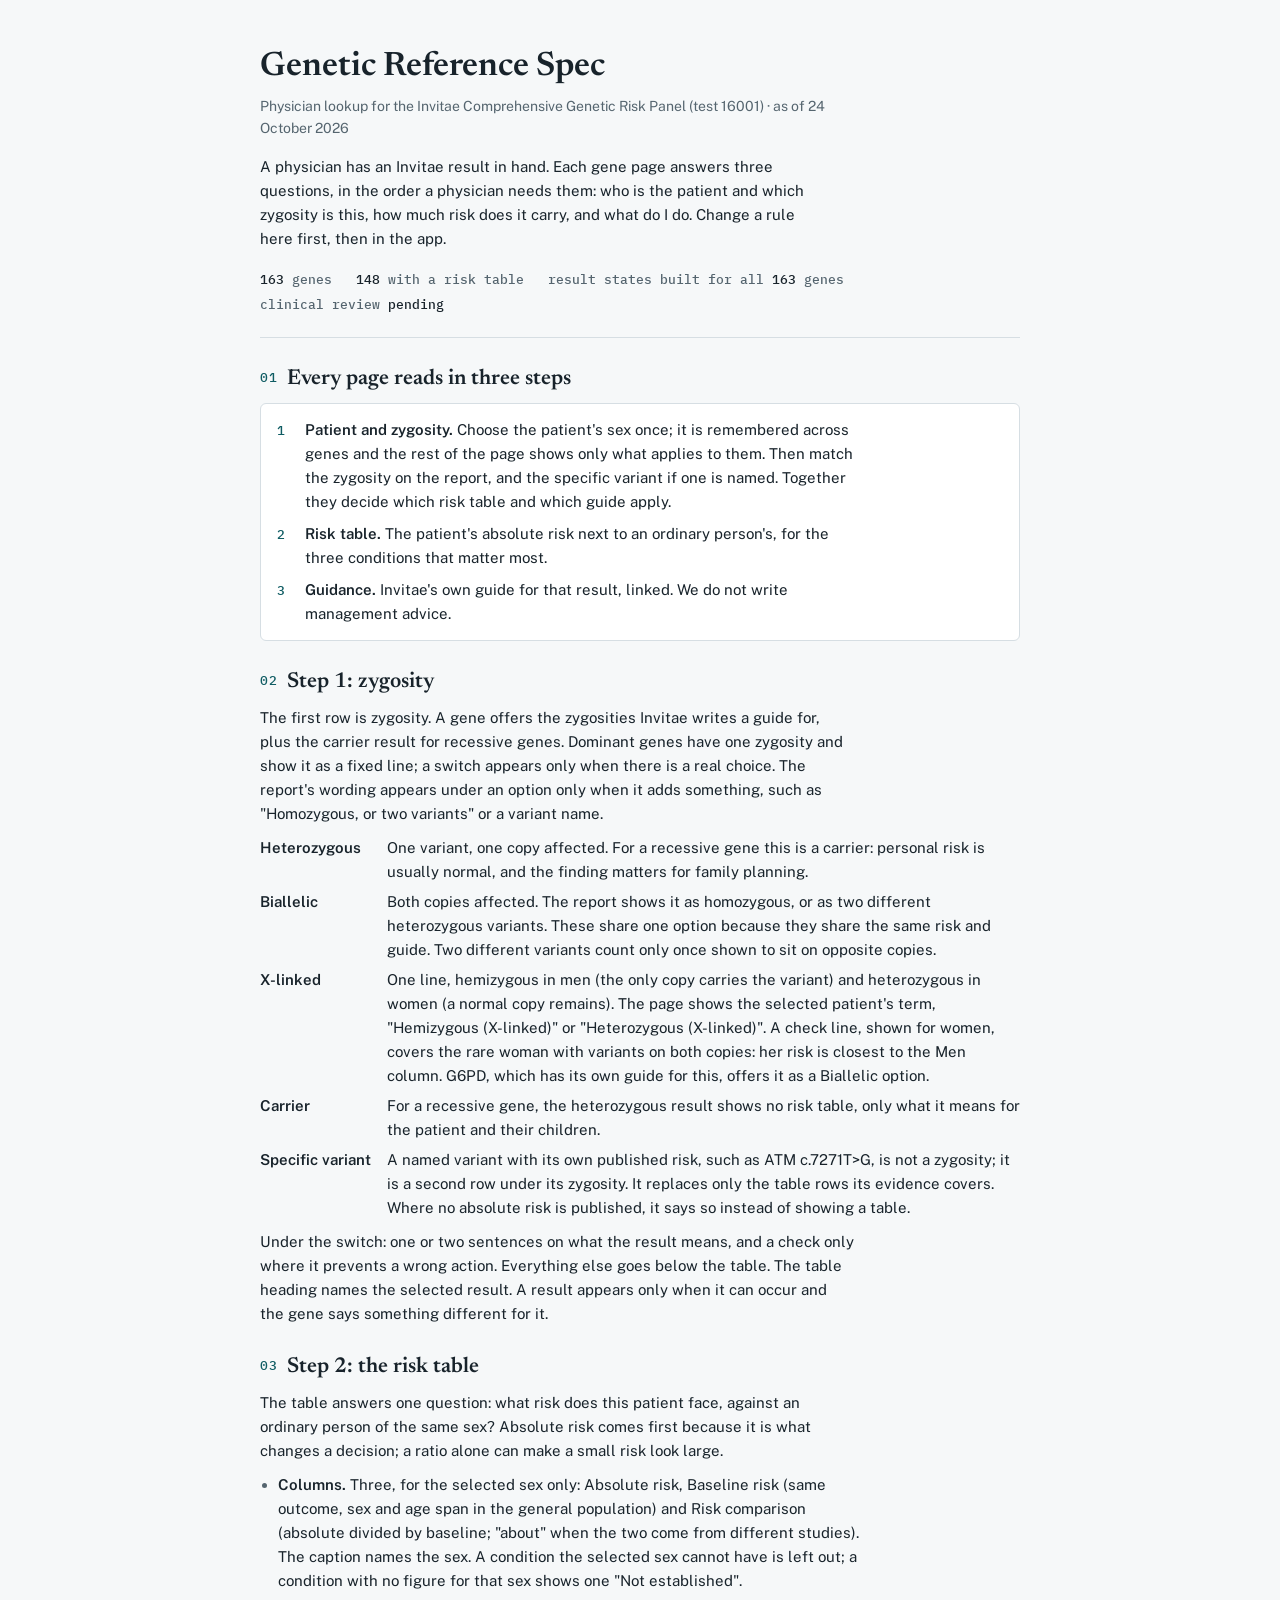
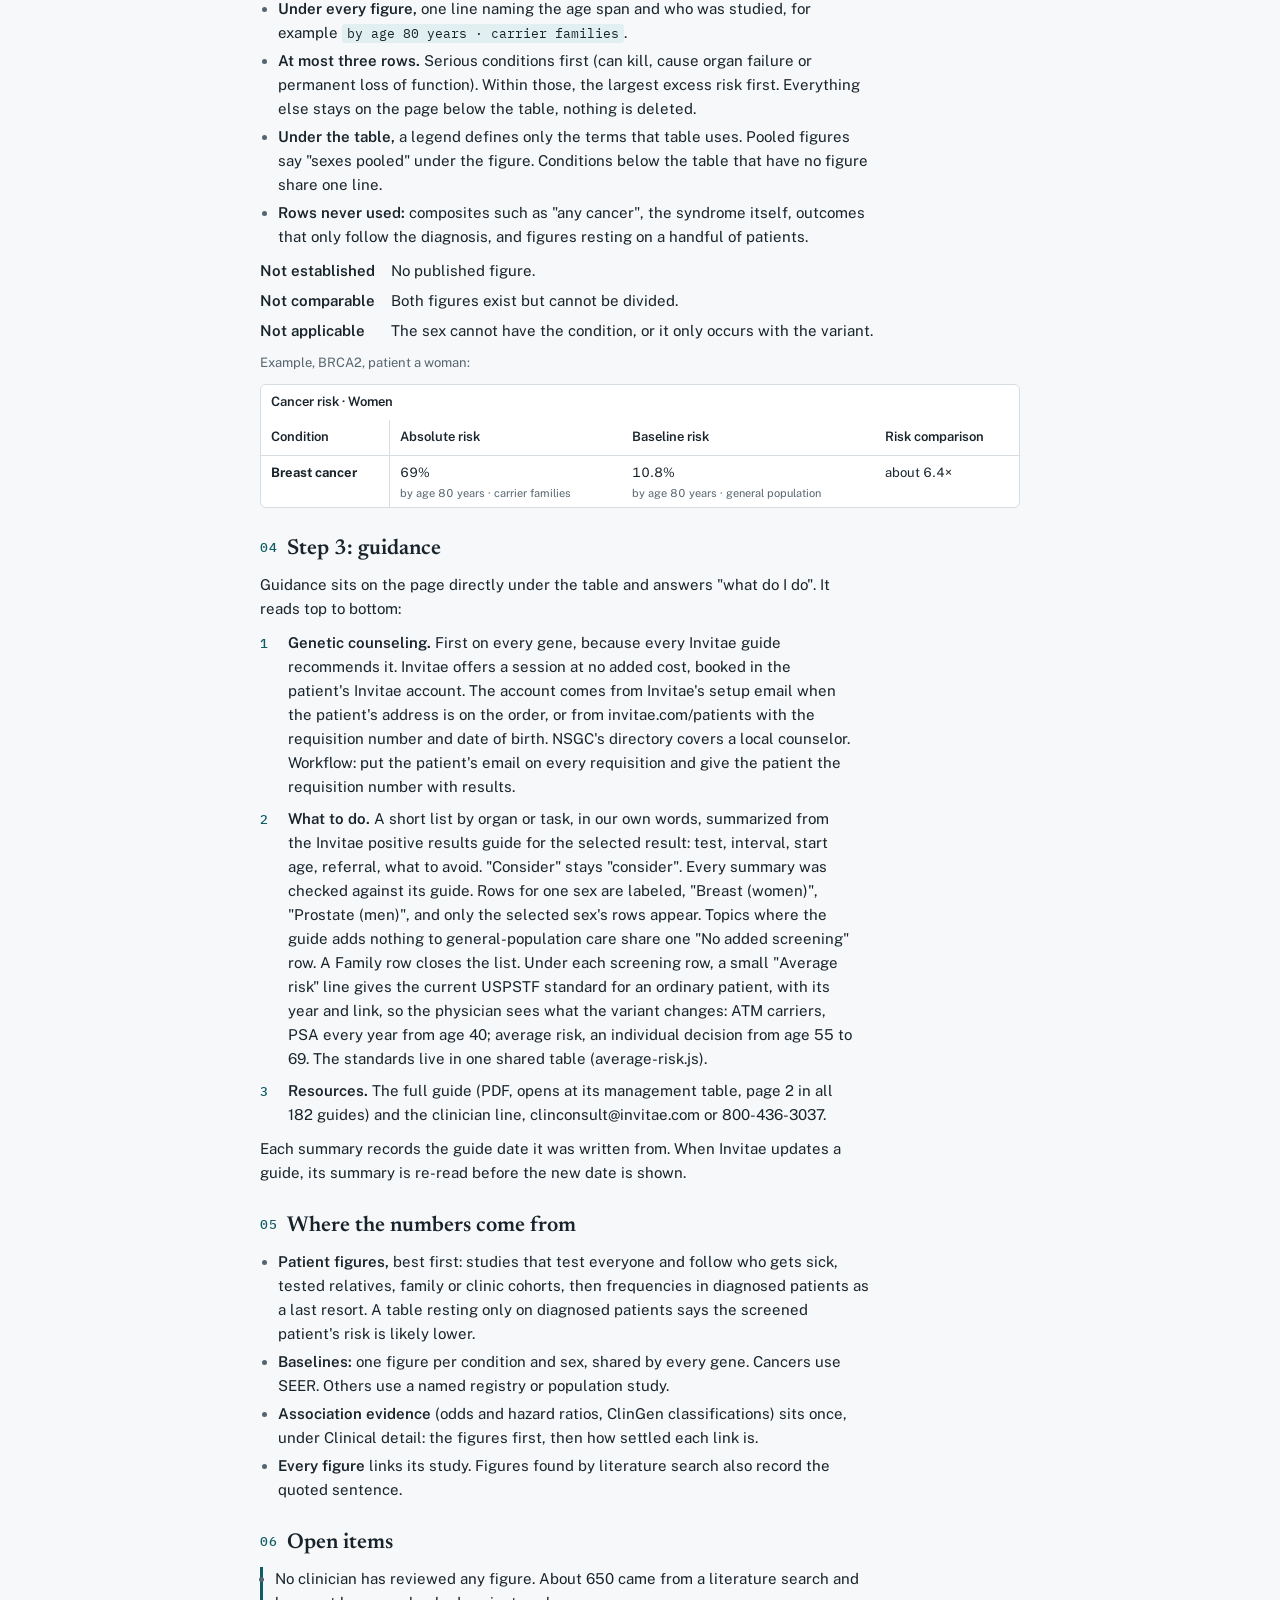
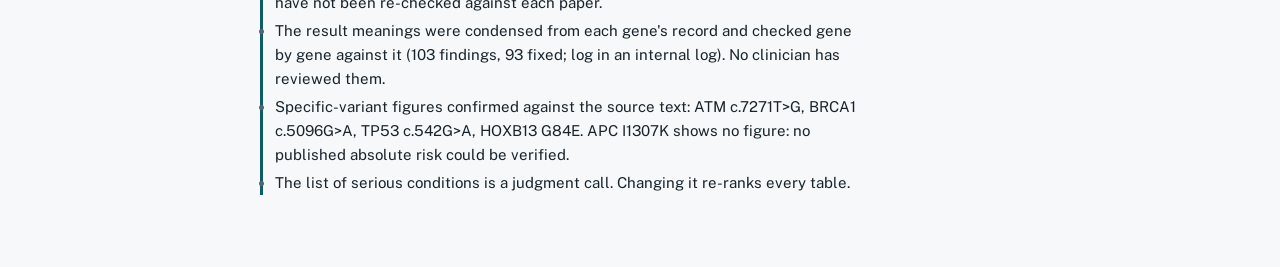
==== commit df5c8e7f: "Patient selector: the page shows one sex at a time A Woman / Man choice at the top of each gene page" ====
--- a/spec.html
+++ b/spec.html
@@ -70,7 +70,7 @@
 <header>
   <h1>Genetic Reference Spec</h1>
   <p class="meta">Physician lookup for the Invitae Comprehensive Genetic Risk Panel (test 16001) · as of 24 October 2026</p>
-  <p class="lede">A physician has an Invitae result in hand. Each gene page answers three questions, in the order a physician needs them: which zygosity is this, how much risk does it carry, and what do I do. Change a rule here first, then in the app.</p>
+  <p class="lede">A physician has an Invitae result in hand. Each gene page answers three questions, in the order a physician needs them: who is the patient and which zygosity is this, how much risk does it carry, and what do I do. Change a rule here first, then in the app.</p>
   <div class="stats"><span><b>163</b> genes</span><span><b>148</b> with a risk table</span><span>result states built for all <b>163</b> genes</span><span>clinical review <b>pending</b></span></div>
 </header>
 
@@ -78,7 +78,7 @@
   <h2><span class="n">01</span>Every page reads in three steps</h2>
   <div class="box">
     <ol class="order">
-      <li><span><span class="term">Zygosity.</span> Match the zygosity on the report, and the specific variant if one is named. It decides which risk table and which guide apply, so it comes first.</span></li>
+      <li><span><span class="term">Patient and zygosity.</span> Choose the patient's sex once; it is remembered across genes and the rest of the page shows only what applies to them. Then match the zygosity on the report, and the specific variant if one is named. Together they decide which risk table and which guide apply.</span></li>
       <li><span><span class="term">Risk table.</span> The patient's absolute risk next to an ordinary person's, for the three conditions that matter most.</span></li>
       <li><span><span class="term">Guidance.</span> Invitae's own guide for that result, linked. We do not write management advice.</span></li>
     </ol>
@@ -91,7 +91,7 @@
   <dl class="words">
     <dt>Heterozygous</dt><dd>One variant, one copy affected. For a recessive gene this is a carrier: personal risk is usually normal, and the finding matters for family planning.</dd>
     <dt>Biallelic</dt><dd>Both copies affected. The report shows it as homozygous, or as two different heterozygous variants. These share one option because they share the same risk and guide. Two different variants count only once shown to sit on opposite copies.</dd>
-    <dt>X-linked</dt><dd>One line, hemizygous in men (the only copy carries the variant) and heterozygous in women (a normal copy remains). The table's Women and Men columns already carry the difference, so there is no sex switch. A check line covers the rare woman with variants on both copies: her risk is closest to the Men column. G6PD, which has its own guide for this, offers it as a Biallelic option.</dd>
+    <dt>X-linked</dt><dd>One line, hemizygous in men (the only copy carries the variant) and heterozygous in women (a normal copy remains). The page shows the selected patient's term, "Hemizygous (X-linked)" or "Heterozygous (X-linked)". A check line, shown for women, covers the rare woman with variants on both copies: her risk is closest to the Men column. G6PD, which has its own guide for this, offers it as a Biallelic option.</dd>
     <dt>Carrier</dt><dd>For a recessive gene, the heterozygous result shows no risk table, only what it means for the patient and their children.</dd>
     <dt>Specific variant</dt><dd>A named variant with its own published risk, such as ATM c.7271T&gt;G, is not a zygosity; it is a second row under its zygosity. It replaces only the table rows its evidence covers. Where no absolute risk is published, it says so instead of showing a table.</dd>
   </dl>
@@ -102,10 +102,10 @@
   <h2><span class="n">03</span>Step 2: the risk table</h2>
   <p>The table answers one question: what risk does this patient face, against an ordinary person of the same sex? Absolute risk comes first because it is what changes a decision; a ratio alone can make a small risk look large.</p>
   <ul>
-    <li><span class="term">Columns.</span> Women and Men, always separate. Each has Absolute risk, Baseline risk (same outcome, sex and age span in the general population) and Risk comparison (absolute divided by baseline; "about" when the two come from different studies).</li>
+    <li><span class="term">Columns.</span> Three, for the selected sex only: Absolute risk, Baseline risk (same outcome, sex and age span in the general population) and Risk comparison (absolute divided by baseline; "about" when the two come from different studies). The caption names the sex. A condition the selected sex cannot have is left out; a condition with no figure for that sex shows one "Not established".</li>
     <li><span class="term">Under every figure,</span> one line naming the age span and who was studied, for example <code>by age 80 years · carrier families</code>.</li>
     <li><span class="term">At most three rows.</span> Serious conditions first (can kill, cause organ failure or permanent loss of function). Within those, the largest excess risk first. Everything else stays on the page below the table, nothing is deleted.</li>
-    <li><span class="term">Under the table,</span> a legend defines only the terms that table uses. Pooled figures say "sexes pooled" under the figure. A sex with no figure at all shows one "Not established" across its three columns. Conditions below the table that have no figure share one line.</li>
+    <li><span class="term">Under the table,</span> a legend defines only the terms that table uses. Pooled figures say "sexes pooled" under the figure. Conditions below the table that have no figure share one line.</li>
     <li><span class="term">Rows never used:</span> composites such as "any cancer", the syndrome itself, outcomes that only follow the diagnosis, and figures resting on a handful of patients.</li>
   </ul>
   <dl class="words">
@@ -113,13 +113,12 @@
     <dt>Not comparable</dt><dd>Both figures exist but cannot be divided.</dd>
     <dt>Not applicable</dt><dd>The sex cannot have the condition, or it only occurs with the variant.</dd>
   </dl>
-  <p class="cap">Example, BRCA2:</p>
+  <p class="cap">Example, BRCA2, patient a woman:</p>
   <div class="scroll"><table>
-    <thead><tr><th rowspan="2">Condition</th><th class="sx" colspan="3">Women</th><th class="sx" colspan="3">Men</th></tr>
-    <tr><th class="sx">Absolute risk</th><th>Baseline risk</th><th>Risk comparison</th><th class="sx">Absolute risk</th><th>Baseline risk</th><th>Risk comparison</th></tr></thead>
+    <caption style="text-align:left;padding:7px 10px;font-weight:600">Cancer risk · Women</caption>
+    <thead><tr><th>Condition</th><th class="sx">Absolute risk</th><th>Baseline risk</th><th>Risk comparison</th></tr></thead>
     <tbody><tr><th>Breast cancer</th>
-      <td class="sx">69%<small>by age 80 years · carrier families</small></td><td>10.8%<small>by age 80 years · general population</small></td><td>about 6.4×</td>
-      <td class="sx">3.8%<small>by age 80 years · carrier families</small></td><td>0.0904%<small>by age 80 years · general population</small></td><td>about 42×</td></tr></tbody>
+      <td class="sx">69%<small>by age 80 years · carrier families</small></td><td>10.8%<small>by age 80 years · general population</small></td><td>about 6.4×</td></tr></tbody>
   </table></div>
 </section>
 
@@ -128,7 +127,7 @@
   <p>Guidance sits on the page directly under the table and answers "what do I do". It reads top to bottom:</p>
   <ol class="order">
     <li><span><span class="term">Genetic counseling.</span> First on every gene, because every Invitae guide recommends it. Invitae offers a session at no added cost, booked in the patient's Invitae account. The account comes from Invitae's setup email when the patient's address is on the order, or from invitae.com/patients with the requisition number and date of birth. NSGC's directory covers a local counselor. Workflow: put the patient's email on every requisition and give the patient the requisition number with results.</span></li>
-    <li><span><span class="term">What to do.</span> A short list by organ or task, in our own words, summarized from the Invitae positive results guide for the selected result: test, interval, start age, referral, what to avoid. "Consider" stays "consider". Every summary was checked against its guide. Topics where the guide adds nothing to general-population care share one "No added screening" row. A Family row closes the list. Under each screening row, a small "Average risk" line gives the current USPSTF standard for an ordinary patient, with its year and link, so the physician sees what the variant changes: ATM carriers, PSA every year from age 40; average risk, an individual decision from age 55 to 69. The standards live in one shared table (average-risk.js).</span></li>
+    <li><span><span class="term">What to do.</span> A short list by organ or task, in our own words, summarized from the Invitae positive results guide for the selected result: test, interval, start age, referral, what to avoid. "Consider" stays "consider". Every summary was checked against its guide. Rows for one sex are labeled, "Breast (women)", "Prostate (men)", and only the selected sex's rows appear. Topics where the guide adds nothing to general-population care share one "No added screening" row. A Family row closes the list. Under each screening row, a small "Average risk" line gives the current USPSTF standard for an ordinary patient, with its year and link, so the physician sees what the variant changes: ATM carriers, PSA every year from age 40; average risk, an individual decision from age 55 to 69. The standards live in one shared table (average-risk.js).</span></li>
     <li><span><span class="term">Resources.</span> The full guide (PDF, opens at its management table, page 2 in all 182 guides) and the clinician line, clinconsult@invitae.com or 800-436-3037.</span></li>
   </ol>
   <p>Each summary records the guide date it was written from. When Invitae updates a guide, its summary is re-read before the new date is shown.</p>
